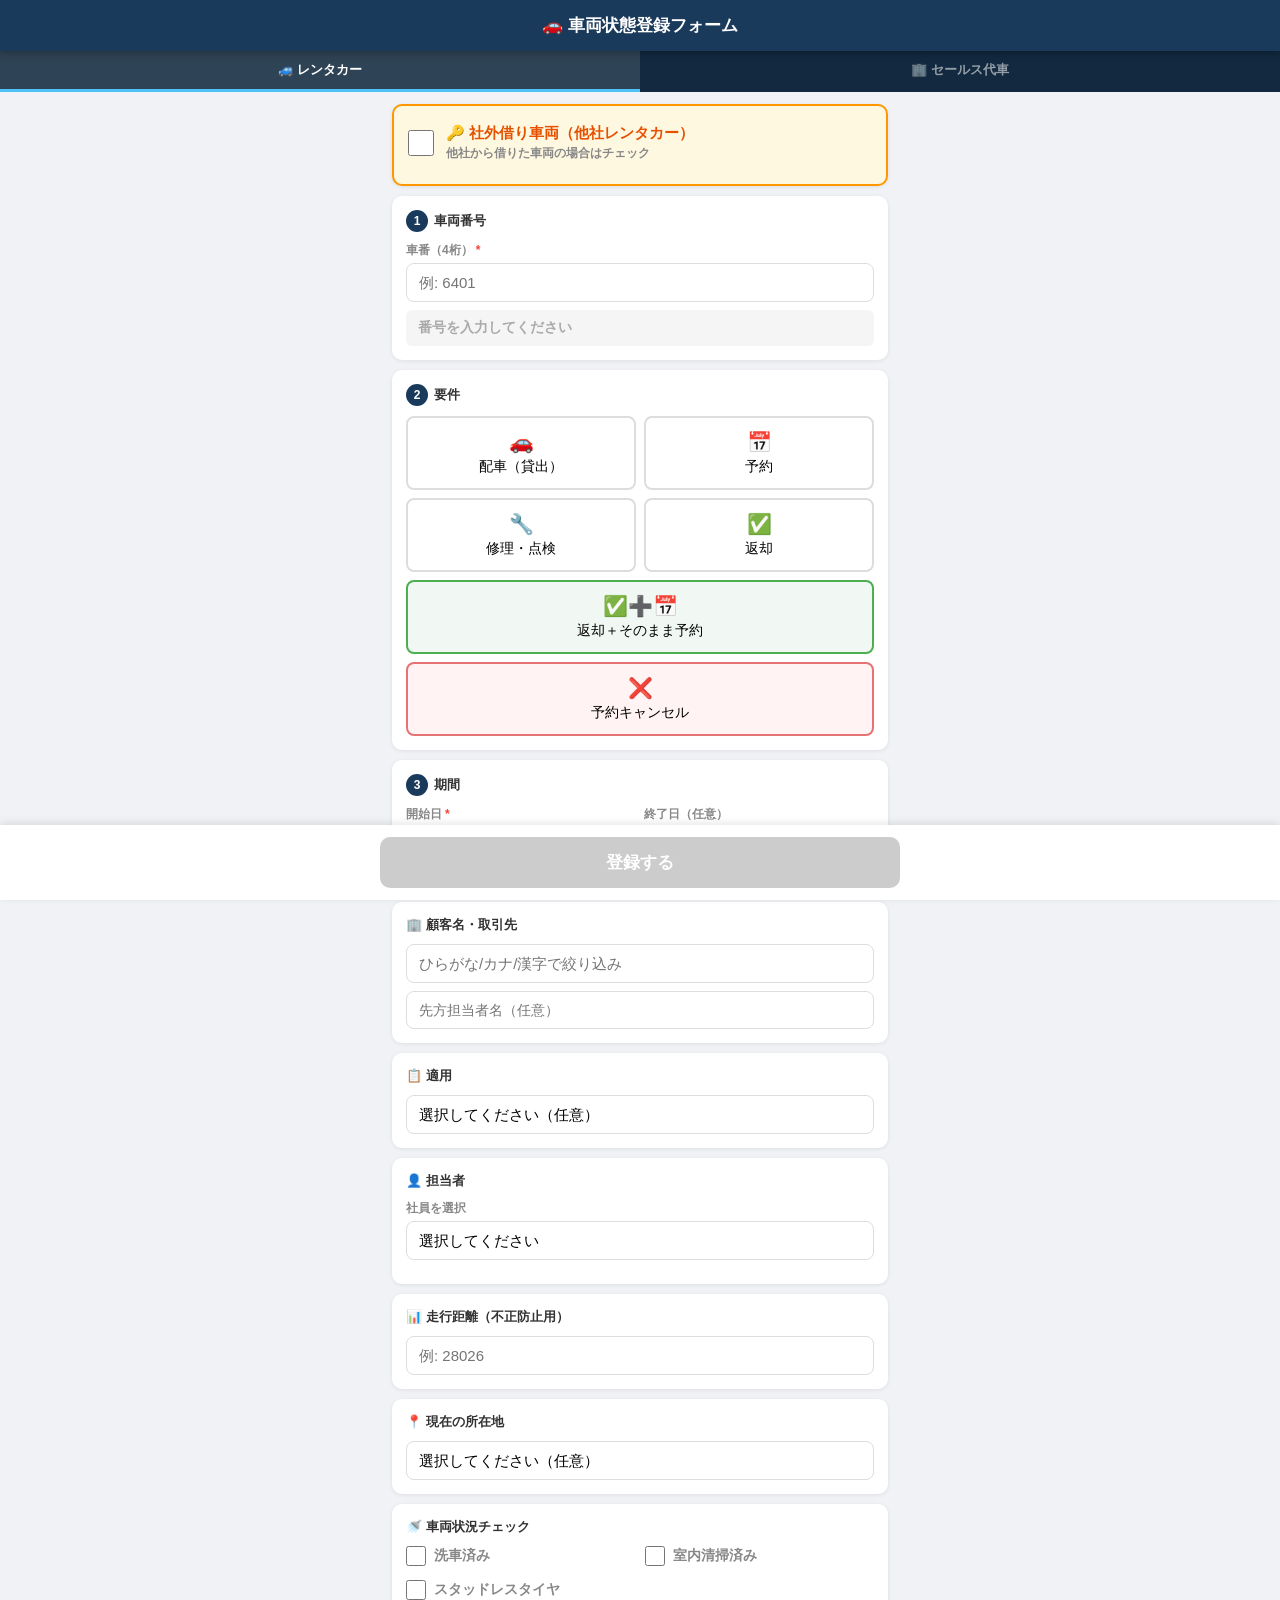
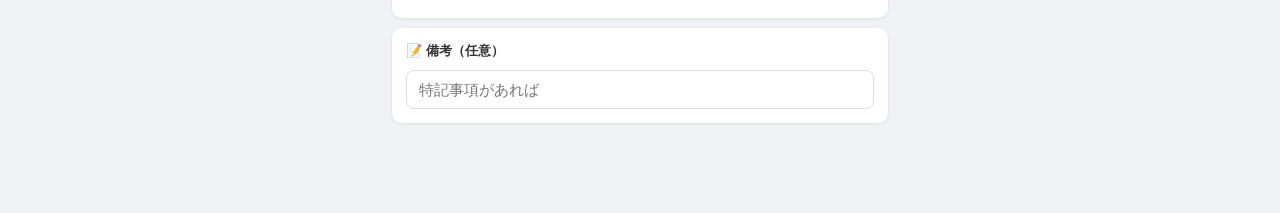
==== www/liff.html @ b1e1e0e3 "@ 入力フォームに「返却＋そのまま予約」を追加 返却してから予約を入れるまでの間に別の予約が入るのを避けたい、 という要望に対応。1回の送信で返却（在庫）と次の予約の2件を登録する。  - 要件に「返" ====
<!DOCTYPE html>
<html lang="ja">
<head>
<meta charset="UTF-8">
<meta name="viewport" content="width=device-width, initial-scale=1.0, maximum-scale=1.0, user-scalable=no">
<title>車両状態登録</title>
<style>
*{box-sizing:border-box;margin:0;padding:0}
body{font-family:'Meiryo',sans-serif;background:#f0f2f5;min-height:100vh}
.header{background:#1a3a5c;color:white;padding:14px 16px;text-align:center;position:sticky;top:0;z-index:10;box-shadow:0 2px 8px rgba(0,0,0,0.3)}
.header h1{font-size:17px;font-weight:bold}
.container{max-width:520px;margin:0 auto;padding:12px 12px 80px}
.section{background:white;border-radius:10px;padding:14px;margin-bottom:10px;box-shadow:0 1px 4px rgba(0,0,0,0.08)}
.section-num{display:inline-block;background:#1a3a5c;color:white;border-radius:50%;width:22px;height:22px;text-align:center;line-height:22px;font-size:12px;font-weight:bold;margin-right:6px}
.vehicle-note{margin-top:6px;padding:7px 10px;background:#FDECEA;border-left:3px solid #C0392B;
  border-radius:4px;font-size:13px;color:#8B2A1F;line-height:1.6;font-weight:bold}
.section-title{font-size:13px;font-weight:bold;color:#333;margin-bottom:10px;display:flex;align-items:center}
label{display:block;font-size:12px;color:#888;margin-bottom:4px;font-weight:bold}
input[type=text],input[type=number],input[type=date],select,textarea{
  width:100%;padding:10px 12px;border:1.5px solid #ddd;border-radius:8px;
  font-size:15px;font-family:inherit;background:#fff;appearance:none;-webkit-appearance:none;
  transition:border-color 0.2s}
input:focus,select:focus,textarea:focus{outline:none;border-color:#1a3a5c}
.vehicle-info{margin-top:8px;padding:8px 12px;background:#e8f4fd;border-radius:6px;font-size:14px;color:#1a3a5c;font-weight:bold;min-height:36px;display:flex;align-items:center}
.vehicle-info.error{background:#fdecea;color:#c62828}
.vehicle-info.empty{background:#f5f5f5;color:#aaa}
.date-row{display:grid;grid-template-columns:1fr 1fr;gap:8px}
.form-row{margin-bottom:10px}
.form-row:last-child{margin-bottom:0}
.required::after{content:'*';color:#f44336;margin-left:3px}
.action-grid{display:grid;grid-template-columns:1fr 1fr;gap:8px}
.action-btn{padding:12px 8px;border:2px solid #ddd;border-radius:8px;background:white;font-size:14px;cursor:pointer;text-align:center;transition:all 0.2s;font-family:inherit}
.action-btn.selected{border-color:#1a3a5c;background:#1a3a5c;color:white}
.action-btn .icon{font-size:20px;display:block;margin-bottom:4px}
.submit-wrap{position:fixed;bottom:0;left:0;right:0;background:white;padding:12px 16px;box-shadow:0 -2px 8px rgba(0,0,0,0.1)}
.btn-submit{width:100%;max-width:520px;display:block;margin:0 auto;padding:14px;background:#4CAF50;color:white;border:none;border-radius:10px;font-size:17px;font-weight:bold;cursor:pointer;transition:all 0.2s}
.btn-submit:disabled{background:#ccc;cursor:not-allowed}
.btn-submit:not(:disabled):active{background:#388E3C;transform:scale(0.98)}
.result{padding:12px;border-radius:8px;margin-top:10px;font-size:14px;text-align:center;display:none}
.result.success{background:#e8f5e9;color:#2e7d32;display:block}
.result.error{background:#fdecea;color:#c62828;display:block}
select option[value=""]{color:#aaa}
.hide{display:none!important}
.vehicle-select-wrap{margin-top:8px}
/* 部門切替 */
.dept-tabs{display:flex;background:#12293f}
.dept-tab{flex:1 1 0;text-align:center;padding:10px 4px;cursor:pointer;font-size:13px;font-weight:bold;
  color:rgba(255,255,255,0.55);border-bottom:3px solid transparent}
.dept-tab.active{color:#fff;background:rgba(255,255,255,0.12);border-bottom-color:#4FC3F7}
#deptTab-sales.active{border-bottom-color:#FFB74D}
body.dept-sales .header{background:#4a3410}
body.dept-sales .dept-tabs{background:#3a280c}
body.dept-sales .action-btn.selected{border-color:#4a3410;background:#4a3410}
</style>
</head>
<body>
<div class="header"><h1>🚗 車両状態登録フォーム</h1></div>
<div class="dept-tabs">
  <div class="dept-tab active" id="deptTab-rental" onclick="switchDept('rental')">🚙 レンタカー</div>
  <div class="dept-tab" id="deptTab-sales" onclick="switchDept('sales')">🏢 セールス代車</div>
</div>
<div class="container">

  <!-- 社外借り -->
  <div class="section" style="border:2px solid #FF9800;background:#FFF8E1;">
    <label style="display:flex;align-items:center;gap:12px;cursor:pointer;padding:4px 0;">
      <input type="checkbox" id="isRentalOther" style="width:26px;height:26px;accent-color:#FF9800;flex-shrink:0;">
      <div>
        <div style="font-size:15px;font-weight:bold;color:#E65100;">🔑 社外借り車両（他社レンタカー）</div>
        <div style="font-size:12px;color:#888;margin-top:2px;">他社から借りた車両の場合はチェック</div>
      </div>
    </label>
  </div>

  <!-- ① 車両番号 -->
  <div class="section">
    <div class="section-title"><span class="section-num">1</span>車両番号</div>
    <div class="form-row">
      <label class="required">車番（4桁）</label>
      <input type="number" id="vehicleNumber" placeholder="例: 6401" oninput="lookupVehicle()" inputmode="numeric" pattern="[0-9]*">
      <div class="vehicle-info empty" id="vehicleInfo">番号を入力してください</div>
      <div id="vehicleNote" class="vehicle-note hide"></div>
      <div class="vehicle-select-wrap hide" id="vehicleSelectWrap">
        <label style="margin-top:8px">同じ車番の車両が複数あります。選択してください：</label>
        <select id="vehicleSelect" onchange="selectVehicle()">
          <option value="">選択してください</option>
        </select>
      </div>
    </div>
  </div>

  <!-- ② 要件 -->
  <div class="section">
    <div class="section-title"><span class="section-num">2</span>要件</div>
    <div class="action-grid">
      <button class="action-btn" onclick="selectAction('配車')" id="btn-配車">
        <span class="icon">🚗</span>配車（貸出）
      </button>
      <button class="action-btn" onclick="selectAction('予約')" id="btn-予約">
        <span class="icon">📅</span>予約
      </button>
      <button class="action-btn" onclick="selectAction('修理')" id="btn-修理">
        <span class="icon">🔧</span>修理・点検
      </button>
      <button class="action-btn" onclick="selectAction('返却')" id="btn-返却">
        <span class="icon">✅</span>返却
      </button>
      <button class="action-btn" onclick="selectAction('返却予約')" id="btn-返却予約" style="grid-column:1/-1;background:#F1F8F4;border-color:#4CAF50;">
        <span class="icon">✅➕📅</span>返却＋そのまま予約
      </button>
      <button class="action-btn" onclick="selectAction('キャンセル')" id="btn-キャンセル" style="grid-column:1/-1;background:#fff3f3;border-color:#e57373;">
        <span class="icon">❌</span>予約キャンセル
      </button>
    </div>
  </div>

  <!-- キャンセル対象選択 -->
  <div class="section hide" id="cancelSection">
    <div class="section-title">🗑 取り消す予約を選択</div>
    <div id="cancelList" style="display:flex;flex-direction:column;gap:8px;"></div>
    <p id="cancelEmpty" class="hide" style="color:#888;font-size:13px;">先々の予約が見つかりません</p>
  </div>

  <!-- ③ 日付 -->
  <div class="section" id="dateSection">
    <div class="section-title"><span class="section-num">3</span>期間</div>
    <div class="date-row">
      <div class="form-row">
        <label class="required" id="dateLabel">開始日</label>
        <input type="date" id="startDate">
      </div>
      <div class="form-row" id="endDateWrap">
        <label>終了日（任意）</label>
        <input type="date" id="endDate">
      </div>
    </div>
  </div>

  <!-- 返却＋予約：続けて押さえる予約の期間 -->
  <div class="section hide" id="resvSection" style="border:2px solid #4CAF50;">
    <div class="section-title">📅 続けて押さえる予約</div>
    <div class="date-row">
      <div class="form-row">
        <label class="required">予約開始日</label>
        <input type="date" id="resvStartDate">
      </div>
      <div class="form-row">
        <label>予約終了日（任意）</label>
        <input type="date" id="resvEndDate">
      </div>
    </div>
    <div style="font-size:11px;color:#2E7D4F;margin-top:6px;line-height:1.6;">
      返却の登録と同時に予約も入ります。下の顧客名・適用・担当は予約の情報になります。
    </div>
  </div>

  <!-- 顧客名 -->
  <div class="section" id="clientSection">
    <div class="section-title">🏢 顧客名・取引先</div>
    <input type="text" id="client" placeholder="ひらがな/カナ/漢字で絞り込み"
           oninput="onLiffClientDebounce(this)" oncompositionend="onLiffClientDebounce(this)" onkeyup="onLiffClientDebounce(this)"
           autocomplete="off">
    <div id="liffClientSuggest" style="display:none;background:white;border:1px solid #ccc;border-radius:0 0 8px 8px;position:fixed;left:0;right:0;z-index:9999;box-shadow:0 4px 12px rgba(0,0,0,0.15);overflow-y:auto;"></div>
    <div style="margin-top:8px;">
      <input type="text" id="clientContact" placeholder="先方担当者名（任意）" autocomplete="off"
             style="font-size:14px;padding:10px 12px;border:1.5px solid #ddd;border-radius:8px;width:100%;">
    </div>
  </div>

  <!-- 適用 -->
  <div class="section" id="categorySection">
    <div class="section-title" id="categoryTitle">📋 適用</div>
    <select id="category">
      <option value="">選択してください（任意）</option>
      <option value="損保">損保</option>
      <option value="代車">代車</option>
      <option value="マンスリー">マンスリー</option>
      <option value="ほか">ほか</option>
    </select>
  </div>

  <!-- 担当 -->
  <div class="section" id="staffSection">
    <div class="section-title">👤 担当者</div>
    <div class="form-row">
      <label>社員を選択</label>
      <select id="staffSelect" onchange="staffChanged()">
        <option value="">選択してください</option>
        <optgroup label="京都">
          <option value="平田弘子">平田弘子</option>
          <option value="内田麻鈴">内田麻鈴</option>
          <option value="山本圭太">山本圭太</option>
          <option value="吉岡佑真">吉岡佑真</option>
          <option value="藤田頼人">藤田頼人</option>
          <option value="北川舞花">北川舞花</option>
        </optgroup>
        <optgroup label="滋賀">
          <option value="福田竜也">福田竜也</option>
          <option value="奥谷慎太郎">奥谷慎太郎</option>
          <option value="川上那歩">川上那歩</option>
          <option value="田中奈々実">田中奈々実</option>
        </optgroup>
        <option value="__other__">その他（直接入力）</option>
      </select>
    </div>
    <div class="form-row hide" id="staffInputWrap">
      <label>担当者名を入力</label>
      <input type="text" id="staffInput" placeholder="担当者名">
    </div>
  </div>

  <!-- 距離 -->
  <div class="section" id="mileageSection">
    <div class="section-title">📊 走行距離（不正防止用）</div>
    <input type="number" id="mileage" placeholder="例: 28026" inputmode="numeric">
  </div>

  <!-- 所在地 -->
  <div class="section">
    <div class="section-title">📍 現在の所在地</div>
    <select id="location">
      <option value="">選択してください（任意）</option>
      <option value="京都本社">京都本社</option>
      <option value="滋賀支店">滋賀支店</option>
      <option value="工場">工場</option>
      <option value="その他">その他</option>
    </select>
  </div>

  <!-- 車両状況チェック -->
  <div class="section">
    <div class="section-title">🚿 車両状況チェック</div>
    <div style="display:grid;grid-template-columns:1fr 1fr;gap:10px;margin-top:4px;">
      <label style="display:flex;align-items:center;gap:8px;font-size:14px;font-weight:bold;cursor:pointer;">
        <input type="checkbox" id="washed" style="width:20px;height:20px;accent-color:#1a3a5c;"> 洗車済み
      </label>
      <label style="display:flex;align-items:center;gap:8px;font-size:14px;font-weight:bold;cursor:pointer;">
        <input type="checkbox" id="interiorCleaned" style="width:20px;height:20px;accent-color:#1a3a5c;"> 室内清掃済み
      </label>
      <label style="display:flex;align-items:center;gap:8px;font-size:14px;font-weight:bold;cursor:pointer;">
        <input type="checkbox" id="studless" style="width:20px;height:20px;accent-color:#1a3a5c;"> スタッドレスタイヤ
      </label>
    </div>
  </div>

  <!-- 備考 -->
  <div class="section">
    <div class="section-title">📝 備考（任意）</div>
    <input type="text" id="notes" placeholder="特記事項があれば">
  </div>

  <div class="result" id="result"></div>
</div>

<div class="submit-wrap">
  <button class="btn-submit" id="submitBtn" onclick="submitForm()" disabled>
    登録する
  </button>
</div>

<script>
const API_BASE = '';
let selectedVehicleId = null;
let selectedVehicles  = [];
let selectedAction    = null;
let lookupTimer       = null;
let liffClientList    = [];

// ── 部門（事業部） ──
const DEPT_LABELS = { rental: 'レンタカー事業部', sales: 'セールス部門' };
const DEPT_DEFAULT = 'rental';
function initialDept() {
  const q = new URLSearchParams(location.search).get('dept');
  if (q && DEPT_LABELS[q]) return q;
  const saved = localStorage.getItem('fleetDept');
  return (saved && DEPT_LABELS[saved]) ? saved : DEPT_DEFAULT;
}
let currentDept = initialDept();

function applyDeptChrome() {
  document.body.classList.toggle('dept-sales', currentDept === 'sales');
  Object.keys(DEPT_LABELS).forEach(d => {
    const t = document.getElementById('deptTab-' + d);
    if (t) t.classList.toggle('active', d === currentDept);
  });
}

function switchDept(dept) {
  if (!DEPT_LABELS[dept] || dept === currentDept) return;
  currentDept = dept;
  localStorage.setItem('fleetDept', dept);
  applyDeptChrome();
  loadStaffOptions();
  loadCategoryOptions();
  // 部門が変わると車番の意味も変わるので選択をリセットする
  document.getElementById('vehicleNumber').value = '';
  lookupVehicle();
}

// 適用プルダウン：セールス部門は代車を出した理由を選ぶ
const SALES_CATEGORIES = ['車検', '点検', '一般修理', '新規新車', '乗り換え新車'];
let _rentalCategoryHTML = null;
function loadCategoryOptions() {
  const sel = document.getElementById('category');
  if (!sel) return;
  if (_rentalCategoryHTML === null) _rentalCategoryHTML = sel.innerHTML;
  const title = document.getElementById('categoryTitle');
  if (currentDept === 'rental') {
    sel.innerHTML = _rentalCategoryHTML;
    if (title) title.textContent = '📋 適用';
    return;
  }
  sel.innerHTML = '<option value="">選択してください（任意）</option>' +
    SALES_CATEGORIES.map(c => `<option value="${c}">${c}</option>`).join('');
  if (title) title.textContent = '📋 貸出理由';
}

// 担当者プルダウン：レンタカーは従来の固定リスト、セールスは社員マスタから取得
let _rentalStaffOptionsHTML = null;
async function loadStaffOptions() {
  const sel = document.getElementById('staffSelect');
  if (!sel) return;
  if (_rentalStaffOptionsHTML === null) _rentalStaffOptionsHTML = sel.innerHTML;
  if (currentDept === 'rental') {
    sel.innerHTML = _rentalStaffOptionsHTML;
    staffChanged();
    return;
  }
  sel.innerHTML = '<option value="">選択してください</option>';
  try {
    const list = await fetch(`${API_BASE}/api/liff/staff?dept=${currentDept}`).then(r => r.json());
    (Array.isArray(list) ? list : []).forEach(s => {
      const o = document.createElement('option');
      o.value = s.name; o.textContent = s.name;
      sel.appendChild(o);
    });
  } catch (e) { /* 取得失敗時は直接入力のみ */ }
  const other = document.createElement('option');
  other.value = '__other__'; other.textContent = 'その他（直接入力）';
  sel.appendChild(other);
  staffChanged();
}

// 取引先マスタ読み込み
fetch(API_BASE + '/api/liff/clients').then(r => r.json()).then(data => {
    liffClientList = Array.isArray(data) ? data : [];
}).catch(() => { liffClientList = []; });

function toSearchKeyL(s) {
    return (s||'').normalize('NFKC').replace(/[ァ-ヶ]/g, c => String.fromCharCode(c.charCodeAt(0) - 0x60)).toLowerCase();
}
let _liffClientTimer;
function onLiffClientDebounce(el) {
    clearTimeout(_liffClientTimer);
    _liffClientTimer = setTimeout(() => onLiffClientInput(el), 200);
}
function onLiffClientInput(el) {
    const val = el.value;
    const box = document.getElementById('liffClientSuggest');
    if (!val || !val.trim()) { box.style.display = 'none'; return; }
    const q = toSearchKeyL(val.trim());
    const raw = val.trim().toLowerCase();
    const filtered = liffClientList.filter(item => {
        const name = item.name || item;
        const reading = item.reading || '';
        return toSearchKeyL(name).includes(q) || toSearchKeyL(reading).includes(q) ||
               name.toLowerCase().includes(raw) || reading.toLowerCase().includes(raw);
    });
    if (filtered.length === 0) { box.style.display = 'none'; return; }
    const rect = el.getBoundingClientRect();
    box.style.left   = rect.left + 'px';
    box.style.width  = rect.width + 'px';
    box.style.top    = (rect.bottom + 2) + 'px';
    box.style.maxHeight = Math.min(220, window.innerHeight - rect.bottom - 10) + 'px';
    box.innerHTML = filtered.slice(0, 30).map(item => {
        const name = item.name || item;
        return `<div onclick="selectLiffClient(this)" data-name="${name.replace(/"/g,'&quot;')}"
              style="padding:10px 14px;cursor:pointer;font-size:14px;border-bottom:1px solid #f0f0f0;"
              ontouchstart="this.style.background='#e8f4ff'" ontouchend="this.style.background=''">${name}</div>`;
    }).join('');
    box.style.display = 'block';
}
function selectLiffClient(el) {
    document.getElementById('client').value = el.dataset.name;
    document.getElementById('liffClientSuggest').style.display = 'none';
    document.getElementById('clientContact').focus();
}
document.addEventListener('touchstart', e => {
    if (!e.target.closest('#client') && !e.target.closest('#liffClientSuggest'))
        document.getElementById('liffClientSuggest').style.display = 'none';
});

// 今日の日付をデフォルトに
document.getElementById('startDate').value = new Date().toLocaleDateString('sv-SE');

// 車番入力→車種検索
function lookupVehicle() {
  clearTimeout(lookupTimer);
  const num = document.getElementById('vehicleNumber').value.trim();
  const info = document.getElementById('vehicleInfo');
  const selWrap = document.getElementById('vehicleSelectWrap');
  selectedVehicleId = null;
  selectedVehicles  = [];
  updateSubmitBtn();

  if (!num || num.length < 1) {
    info.textContent = '番号を入力してください';
    info.className = 'vehicle-info empty';
    selWrap.classList.add('hide');
    return;
  }
  info.textContent = '検索中…';
  info.className = 'vehicle-info empty';

  lookupTimer = setTimeout(async () => {
    try {
      const res  = await fetch(`${API_BASE}/api/liff/vehicles?number=${encodeURIComponent(num)}&dept=${currentDept}`);
      const data = await res.json();
      if (data.length === 0) {
        info.textContent = `車番 ${num} は${DEPT_LABELS[currentDept]}に登録されていません`;
        info.className = 'vehicle-info error';
        selWrap.classList.add('hide');
        showVehicleNote(null);
      } else if (data.length === 1) {
        selectedVehicleId = data[0].id;
        info.textContent  = `${data[0].car_type}  ${data[0].full_number || ''}`;
        info.className    = 'vehicle-info';
        selWrap.classList.add('hide');
        applyVehicleFlags(data[0]);
      } else {
        // 複数台
        selectedVehicles = data;
        info.textContent  = `${data.length}台該当。下で選択してください`;
        info.className    = 'vehicle-info';
        const sel = document.getElementById('vehicleSelect');
        sel.innerHTML = '<option value="">選択してください</option>';
        data.forEach(v => {
          const o = document.createElement('option');
          o.value       = v.id;
          o.textContent = `${v.number} ${v.car_type} (${v.full_number || ''})`;
          sel.appendChild(o);
        });
        selWrap.classList.remove('hide');
      }
    } catch(e) {
      info.textContent = '通信エラー';
      info.className = 'vehicle-info error';
    }
    updateSubmitBtn();
  }, 400);
}

// 車両マスタの現在値をチェックボックスに反映する。
// スタッドレスは装着したままなので、選択のたびに現状を復元しないと
// 送信時に意図せず解除されてしまう。
function applyVehicleFlags(v) {
  document.getElementById('studless').checked       = !!v.studless;
  document.getElementById('isRentalOther').checked  = !!v.is_rental_other;
  showVehicleNote(v);
}

// 車両マスタに登録された備考（事故歴・整備予定など）を車番の下に出す
function showVehicleNote(v) {
  const el = document.getElementById('vehicleNote');
  const note = ((v && v.notes) || '').trim();
  if (note) {
    el.textContent = '📌 ' + note;
    el.classList.remove('hide');
  } else {
    el.textContent = '';
    el.classList.add('hide');
  }
}

function selectVehicle() {
  const sel = document.getElementById('vehicleSelect');
  selectedVehicleId = sel.value ? parseInt(sel.value) : null;
  const v = selectedVehicles.find(v => v.id == sel.value);
  if (v) {
    document.getElementById('vehicleInfo').textContent = `${v.car_type}  ${v.full_number || ''}`;
    applyVehicleFlags(v);
  }
  updateSubmitBtn();
}

// 要件選択
function selectAction(action) {
  selectedAction = action;
  document.querySelectorAll('.action-btn').forEach(b => b.classList.remove('selected'));
  document.getElementById('btn-' + action).classList.add('selected');
  updateSections();
  updateSubmitBtn();
}

function updateSections() {
  const a = selectedAction;
  const isCancel = a === 'キャンセル';
  // 返却＋予約は「返却の記録」と「次の予約」を1回で登録する
  const isReturnResv = a === '返却予約';
  const isReturnOnly = a === '返却';
  document.getElementById('resvSection').classList.toggle('hide', !isReturnResv);
  document.getElementById('dateLabel').textContent = (isReturnOnly || isReturnResv) ? '返却日' : '開始日';
  // キャンセル選択肢
  document.getElementById('cancelSection').classList.toggle('hide', !isCancel);
  if (isCancel) loadCancelList();
  // 日付
  document.getElementById('dateSection').classList.toggle('hide', isCancel);
  // 終了日
  document.getElementById('endDateWrap').classList.toggle('hide', isReturnOnly || isReturnResv || isCancel);
  // 顧客名（返却＋予約では予約側の情報として使う）
  document.getElementById('clientSection').classList.toggle('hide', a === '修理' || isReturnOnly || isCancel);
  // 適用
  document.getElementById('categorySection').classList.toggle('hide', a === '修理' || isReturnOnly || isCancel);
  // 担当
  document.getElementById('staffSection').classList.toggle('hide', isCancel);
  // 距離
  document.getElementById('mileageSection').classList.toggle('hide', a === '予約' || a === '修理' || isCancel);
}

// 担当選択
function staffChanged() {
  const sel = document.getElementById('staffSelect').value;
  const wrap = document.getElementById('staffInputWrap');
  wrap.classList.toggle('hide', sel !== '__other__');
}

function getStaff() {
  const sel = document.getElementById('staffSelect').value;
  if (sel === '__other__') return document.getElementById('staffInput').value.trim();
  return sel;
}

let selectedCancelEventId = null;

// キャンセル対象の予約一覧を読み込む
async function loadCancelList() {
  selectedCancelEventId = null;
  const list = document.getElementById('cancelList');
  const empty = document.getElementById('cancelEmpty');
  list.innerHTML = '<p style="color:#888;font-size:13px;">読み込み中…</p>';
  empty.classList.add('hide');
  if (!selectedVehicleId) { list.innerHTML = ''; return; }
  try {
    const res = await fetch(`${API_BASE}/api/liff/events?vehicle_id=${selectedVehicleId}`);
    const evs = await res.json();
    list.innerHTML = '';
    if (!evs.length) { empty.classList.remove('hide'); updateSubmitBtn(); return; }
    evs.forEach(ev => {
      const d = document.createElement('div');
      d.style.cssText = 'padding:10px 14px;border:2px solid #ddd;border-radius:8px;cursor:pointer;font-size:13px;';
      d.innerHTML = `<strong>${ev.status}</strong> ${ev.start_date||''}${ev.end_date ? '〜'+ev.end_date : '〜'}<br>
        <span style="color:#555;">${ev.client||''} ${ev.staff||''}</span>`;
      d.onclick = () => {
        list.querySelectorAll('div').forEach(x => x.style.borderColor = '#ddd');
        d.style.borderColor = '#e53935';
        selectedCancelEventId = ev.id;
        updateSubmitBtn();
      };
      list.appendChild(d);
    });
  } catch(e) { list.innerHTML = '<p style="color:red;font-size:13px;">読み込みエラー</p>'; }
  updateSubmitBtn();
}

// 送信ボタン活性チェック
function updateSubmitBtn() {
  const isCancel = selectedAction === 'キャンセル';
  const ok = isCancel ? (selectedVehicleId && selectedCancelEventId) : (selectedVehicleId && selectedAction);
  const btn = document.getElementById('submitBtn');
  btn.disabled = !ok;
  btn.textContent = isCancel ? '取り消す' : '登録する';
  btn.style.background = isCancel ? '#e53935' : '';
}

// 送信
async function submitForm() {
  if (selectedAction === 'キャンセル') { await cancelEvent(); return; }
  const btn = document.getElementById('submitBtn');
  btn.disabled  = true;
  btn.textContent = '送信中…';
  const result = document.getElementById('result');
  result.className = 'result';
  result.style.display = 'none';

  const payload = {
    key:              '3155',
    vehicle_id:       selectedVehicleId,
    action:           selectedAction,
    start_date:       document.getElementById('startDate').value || null,
    end_date:         document.getElementById('endDate').value   || null,
    client:           document.getElementById('client').value.trim(),
    client_contact:   document.getElementById('clientContact').value.trim(),
    category:         document.getElementById('category').value,
    staff:            getStaff(),
    mileage:          document.getElementById('mileage').value.trim(),
    notes:            document.getElementById('notes').value.trim(),
    location:         document.getElementById('location').value,
    washed:           document.getElementById('washed').checked,
    interior_cleaned: document.getElementById('interiorCleaned').checked,
    studless:         document.getElementById('studless').checked,
    is_rental_other:  document.getElementById('isRentalOther').checked,
    resv_start_date:  document.getElementById('resvStartDate').value || null,
    resv_end_date:    document.getElementById('resvEndDate').value   || null,
  };

  if (selectedAction === '返却予約' && !payload.resv_start_date) {
    result.className = 'result error';
    result.textContent = '予約の開始日を入力してください';
    result.style.display = 'block';
    btn.disabled = false;
    btn.textContent = '登録する';
    return;
  }

  try {
    const res  = await fetch(`${API_BASE}/api/liff/submit`, {
      method:  'POST',
      headers: {'Content-Type': 'application/json'},
      body:    JSON.stringify(payload),
    });
    const data = await res.json();
    if (res.ok && data.ok) {
      result.className   = 'result success';
      result.textContent = data.message || '登録しました';
      result.style.display = 'block';
      result.style.whiteSpace = 'pre-wrap';
      btn.textContent = '登録完了 ✅';
      btn.style.background = '#4CAF50';
      // フォームリセット（3秒後）
      setTimeout(() => {
        resetForm();
        btn.textContent = '登録する';
        btn.disabled = true;
      }, 3000);
    } else {
      throw new Error(data.error || '登録に失敗しました');
    }
  } catch(e) {
    result.className   = 'result error';
    result.textContent = '❌ エラー: ' + e.message;
    result.style.display = 'block';
    btn.disabled  = false;
    btn.textContent = '登録する';
  }
}

function resetForm() {
  document.getElementById('vehicleNumber').value = '';
  document.getElementById('vehicleInfo').textContent = '番号を入力してください';
  document.getElementById('vehicleInfo').className = 'vehicle-info empty';
  showVehicleNote(null);
  document.getElementById('vehicleSelectWrap').classList.add('hide');
  document.getElementById('client').value  = '';
  document.getElementById('category').value = '';
  document.getElementById('staffSelect').value = '';
  document.getElementById('staffInput').value = '';
  document.getElementById('staffInputWrap').classList.add('hide');
  document.getElementById('mileage').value = '';
  document.getElementById('notes').value   = '';
  document.getElementById('endDate').value = '';
  document.getElementById('resvStartDate').value = '';
  document.getElementById('resvEndDate').value = '';
  document.getElementById('location').value = '';
  document.getElementById('washed').checked = false;
  document.getElementById('interiorCleaned').checked = false;
  document.getElementById('studless').checked = false;
  document.getElementById('isRentalOther').checked = false;
  document.getElementById('startDate').value = new Date().toLocaleDateString('sv-SE');
  document.getElementById('result').style.display = 'none';
  document.querySelectorAll('.action-btn').forEach(b => b.classList.remove('selected'));
  selectedVehicleId = null;
  selectedAction    = null;
  selectedCancelEventId = null;
  updateSections();
}

// キャンセル実行
async function cancelEvent() {
  const btn = document.getElementById('submitBtn');
  btn.disabled = true;
  btn.textContent = '取り消し中…';
  const result = document.getElementById('result');
  result.style.display = 'none';
  try {
    const res = await fetch(`${API_BASE}/api/liff/cancel`, {
      method: 'POST',
      headers: {'Content-Type': 'application/json'},
      body: JSON.stringify({ key: '3155', event_id: selectedCancelEventId }),
    });
    const data = await res.json();
    if (res.ok && data.ok) {
      result.className = 'result success';
      result.textContent = '✅ 予約を取り消しました';
      result.style.display = 'block';
      btn.textContent = '取り消し完了 ✅';
      btn.style.background = '#4CAF50';
      setTimeout(() => { resetForm(); btn.textContent = '登録する'; btn.style.background = ''; btn.disabled = true; }, 3000);
    } else {
      throw new Error(data.error || '取り消しに失敗しました');
    }
  } catch(e) {
    result.className = 'result error';
    result.textContent = '❌ エラー: ' + e.message;
    result.style.display = 'block';
    btn.disabled = false;
    btn.textContent = '取り消す';
  }
}

// 初期化：部門の反映＋URLパラメータから車番を自動入力
(function() {
  applyDeptChrome();
  loadStaffOptions();
  loadCategoryOptions();
  const params = new URLSearchParams(window.location.search);
  const vnum = params.get('vehicle');
  if (vnum) {
    const el = document.getElementById('vehicleNumber');
    if (el) { el.value = vnum; lookupVehicle(); }
  }
})();
</script>
</body>
</html>
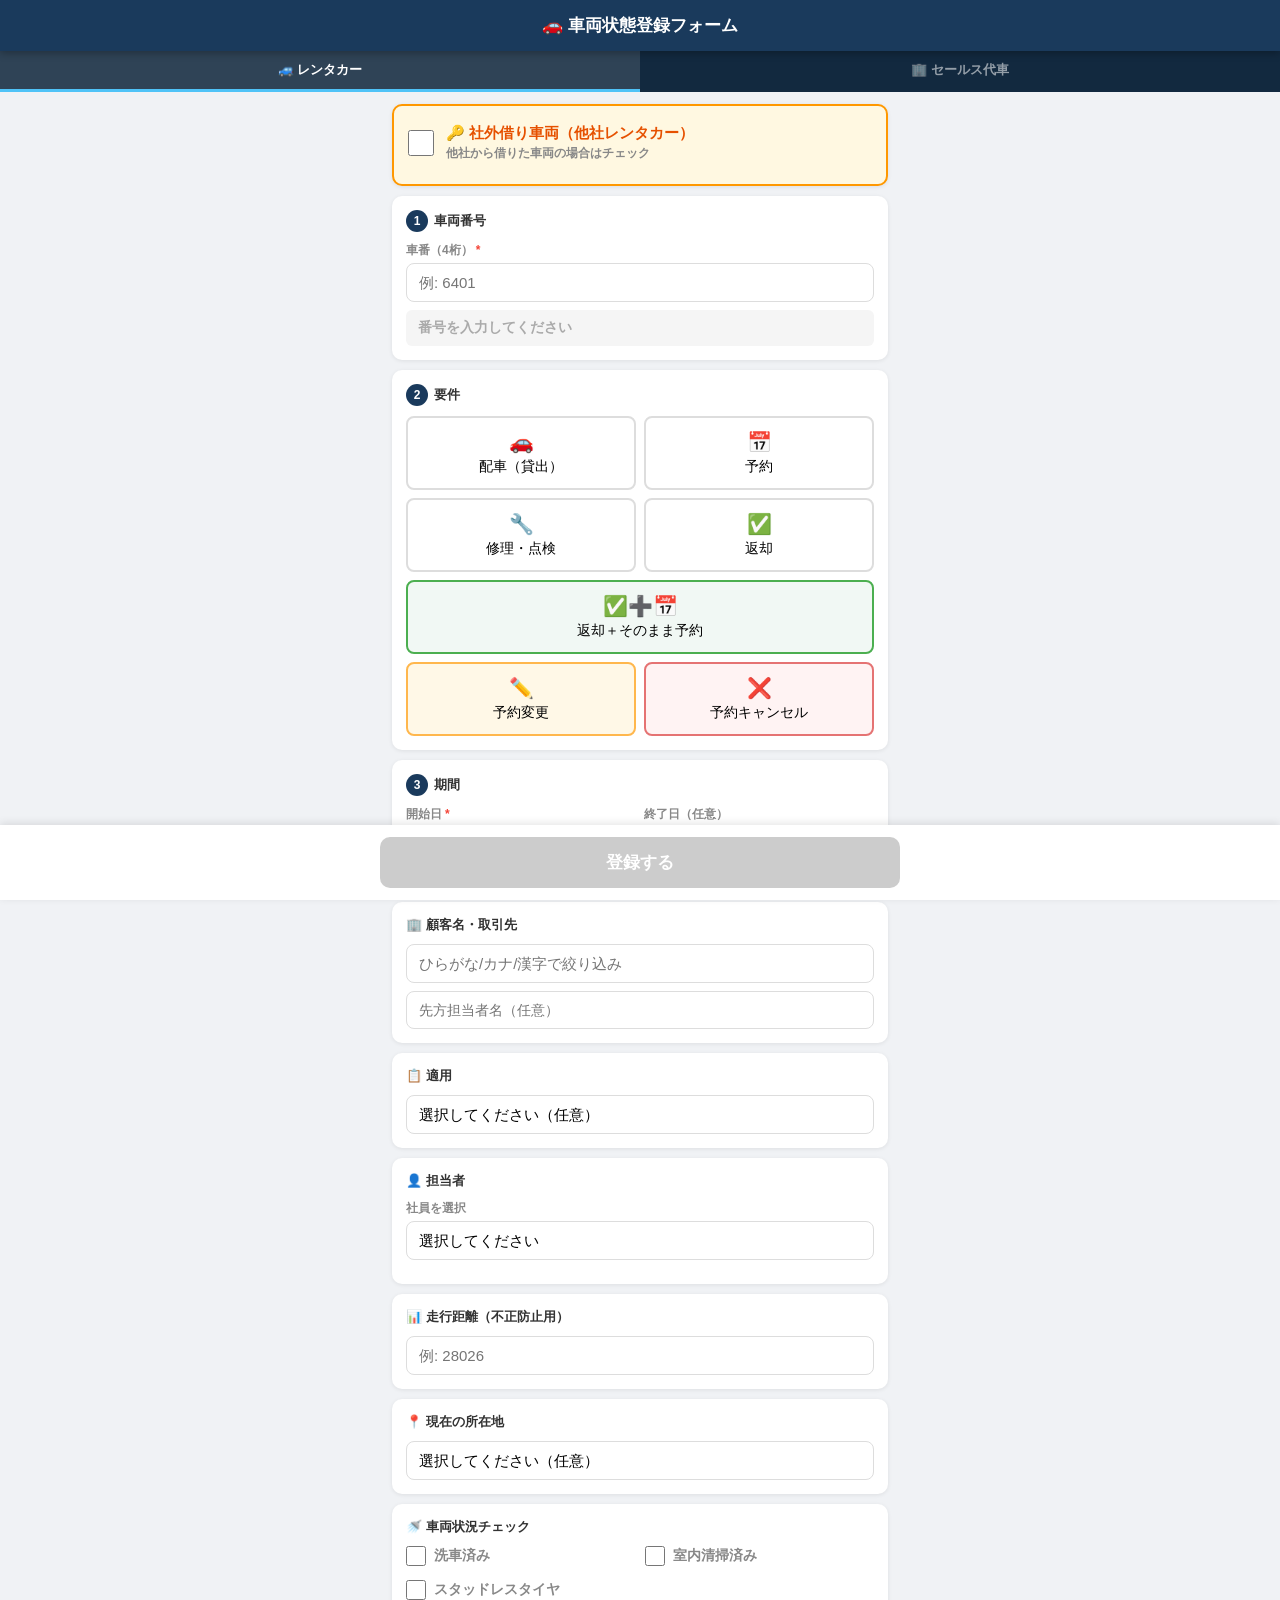
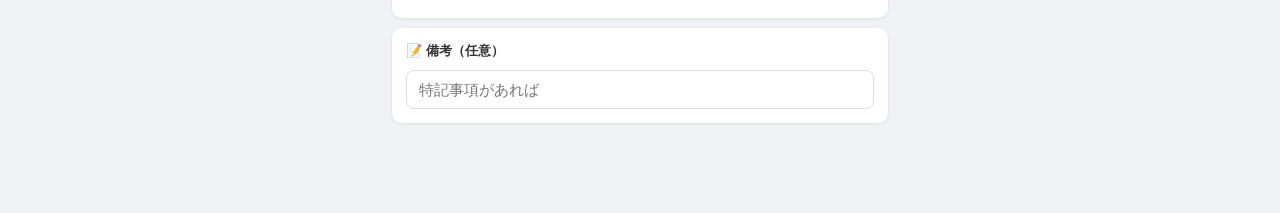
==== commit 681fb2e3: "トライアルのフィードバック対応（7件） ① 朝一ラインに先の予約を載せる    在庫車に「◯/◯まで貸出可」を付け、支店ごとに14日以内の予約一覧を追加。 ② 朝一ラインを所在地基準に変更    担当" ====
--- a/www/liff.html
+++ b/www/liff.html
@@ -64,12 +64,19 @@
   <!-- 社外借り -->
   <div class="section" style="border:2px solid #FF9800;background:#FFF8E1;">
     <label style="display:flex;align-items:center;gap:12px;cursor:pointer;padding:4px 0;">
-      <input type="checkbox" id="isRentalOther" style="width:26px;height:26px;accent-color:#FF9800;flex-shrink:0;">
+      <input type="checkbox" id="isRentalOther" onchange="onRentalOtherToggle()" style="width:26px;height:26px;accent-color:#FF9800;flex-shrink:0;">
       <div>
         <div style="font-size:15px;font-weight:bold;color:#E65100;">🔑 社外借り車両（他社レンタカー）</div>
         <div style="font-size:12px;color:#888;margin-top:2px;">他社から借りた車両の場合はチェック</div>
       </div>
     </label>
+    <div id="rentalOtherWrap" class="hide" style="margin-top:10px;">
+      <input type="text" id="otherCarType" placeholder="車種（例: ﾉｰﾄ）"
+             style="width:100%;padding:10px;border:1px solid #ddd;border-radius:6px;font-size:15px;">
+      <div style="font-size:11px;color:#E65100;margin-top:6px;line-height:1.6;">
+        マスタに無い車番でも登録できます。返却するとこの車両の記録は消えます。
+      </div>
+    </div>
   </div>
 
   <!-- ① 車両番号 -->
@@ -108,15 +115,18 @@
       <button class="action-btn" onclick="selectAction('返却予約')" id="btn-返却予約" style="grid-column:1/-1;background:#F1F8F4;border-color:#4CAF50;">
         <span class="icon">✅➕📅</span>返却＋そのまま予約
       </button>
-      <button class="action-btn" onclick="selectAction('キャンセル')" id="btn-キャンセル" style="grid-column:1/-1;background:#fff3f3;border-color:#e57373;">
+      <button class="action-btn" onclick="selectAction('予約変更')" id="btn-予約変更" style="background:#FFF8E7;border-color:#FFB74D;">
+        <span class="icon">✏️</span>予約変更
+      </button>
+      <button class="action-btn" onclick="selectAction('キャンセル')" id="btn-キャンセル" style="background:#fff3f3;border-color:#e57373;">
         <span class="icon">❌</span>予約キャンセル
       </button>
     </div>
   </div>
 
-  <!-- キャンセル対象選択 -->
+  <!-- 予約変更・キャンセルの対象選択 -->
   <div class="section hide" id="cancelSection">
-    <div class="section-title">🗑 取り消す予約を選択</div>
+    <div class="section-title" id="cancelTitle">🗑 取り消す予約を選択</div>
     <div id="cancelList" style="display:flex;flex-direction:column;gap:8px;"></div>
     <p id="cancelEmpty" class="hide" style="color:#888;font-size:13px;">先々の予約が見つかりません</p>
   </div>
@@ -141,7 +151,7 @@
     <div class="section-title">📅 続けて押さえる予約</div>
     <div class="date-row">
       <div class="form-row">
-        <label class="required">予約開始日</label>
+        <label id="resvStartLabel">予約開始日</label>
         <input type="date" id="resvStartDate">
       </div>
       <div class="form-row">
@@ -150,7 +160,8 @@
       </div>
     </div>
     <div style="font-size:11px;color:#2E7D4F;margin-top:6px;line-height:1.6;">
-      返却の登録と同時に予約も入ります。下の顧客名・適用・担当は予約の情報になります。
+      返却の登録と同時に予約も入ります。下の顧客名・適用・担当は予約の情報になります。<br>
+      日程が未定なら空のままでかまいません。「日程調整中」として登録され、あとから「予約変更」で確定できます。
     </div>
   </div>
 
@@ -216,7 +227,7 @@
   </div>
 
   <!-- 所在地 -->
-  <div class="section">
+  <div class="section" id="locationSection">
     <div class="section-title">📍 現在の所在地</div>
     <select id="location">
       <option value="">選択してください（任意）</option>
@@ -417,8 +428,11 @@
       const res  = await fetch(`${API_BASE}/api/liff/vehicles?number=${encodeURIComponent(num)}&dept=${currentDept}`);
       const data = await res.json();
       if (data.length === 0) {
-        info.textContent = `車番 ${num} は${DEPT_LABELS[currentDept]}に登録されていません`;
-        info.className = 'vehicle-info error';
+        const other = document.getElementById('isRentalOther').checked;
+        info.textContent = other
+          ? `他社借り車両として登録します（車番 ${num}）`
+          : `車番 ${num} は${DEPT_LABELS[currentDept]}に登録されていません`;
+        info.className = other ? 'vehicle-info' : 'vehicle-info error';
         selWrap.classList.add('hide');
         showVehicleNote(null);
       } else if (data.length === 1) {
@@ -494,7 +508,11 @@
 
 function updateSections() {
   const a = selectedAction;
-  const isCancel = a === 'キャンセル';
+  const isChange = a === '予約変更';
+  // 予約変更もキャンセルと同じく「対象の予約を選ぶ」画面を使う
+  const isCancel = a === 'キャンセル' || isChange;
+  document.getElementById('cancelTitle').textContent =
+    isChange ? '✏️ 変更する予約を選択' : '🗑 取り消す予約を選択';
   // 返却＋予約は「返却の記録」と「次の予約」を1回で登録する
   const isReturnResv = a === '返却予約';
   const isReturnOnly = a === '返却';
@@ -503,18 +521,29 @@
   // キャンセル選択肢
   document.getElementById('cancelSection').classList.toggle('hide', !isCancel);
   if (isCancel) loadCancelList();
-  // 日付
-  document.getElementById('dateSection').classList.toggle('hide', isCancel);
+  // 配車は届けに行く操作なので、今どこにあるかは聞かない
+  document.getElementById('locationSection').classList.toggle('hide',
+    a === '配車' || a === 'キャンセル');
+  // 日付（予約変更では新しい日程を入れてもらう）
+  document.getElementById('dateSection').classList.toggle('hide', isCancel && !isChange);
   // 終了日
-  document.getElementById('endDateWrap').classList.toggle('hide', isReturnOnly || isReturnResv || isCancel);
-  // 顧客名（返却＋予約では予約側の情報として使う）
-  document.getElementById('clientSection').classList.toggle('hide', a === '修理' || isReturnOnly || isCancel);
+  document.getElementById('endDateWrap').classList.toggle('hide',
+    isReturnOnly || isReturnResv || (isCancel && !isChange));
+  // 顧客名（返却＋予約では予約側、予約変更では配車先の変更に使う）
+  document.getElementById('clientSection').classList.toggle('hide',
+    a === '修理' || isReturnOnly || (isCancel && !isChange));
   // 適用
-  document.getElementById('categorySection').classList.toggle('hide', a === '修理' || isReturnOnly || isCancel);
+  document.getElementById('categorySection').classList.toggle('hide',
+    a === '修理' || isReturnOnly || (isCancel && !isChange));
   // 担当
-  document.getElementById('staffSection').classList.toggle('hide', isCancel);
+  document.getElementById('staffSection').classList.toggle('hide', isCancel && !isChange);
   // 距離
-  document.getElementById('mileageSection').classList.toggle('hide', a === '予約' || a === '修理' || isCancel);
+  document.getElementById('mileageSection').classList.toggle('hide',
+    a === '予約' || a === '修理' || isCancel);
+  // 予約変更では開始日を空にできる（日程未定のまま置ける）
+  document.getElementById('dateLabel').textContent =
+    isChange ? '予約開始日（未定なら空欄）' :
+    ((isReturnOnly || isReturnResv) ? '返却日' : '開始日');
 }
 
 // 担当選択
@@ -548,12 +577,15 @@
     evs.forEach(ev => {
       const d = document.createElement('div');
       d.style.cssText = 'padding:10px 14px;border:2px solid #ddd;border-radius:8px;cursor:pointer;font-size:13px;';
-      d.innerHTML = `<strong>${ev.status}</strong> ${ev.start_date||''}${ev.end_date ? '〜'+ev.end_date : '〜'}<br>
+      const period = ev.tentative ? '日程調整中'
+                   : `${ev.start_date||''}${ev.end_date ? '〜'+ev.end_date : '〜'}`;
+      d.innerHTML = `<strong>${ev.status}</strong> ${period}<br>
         <span style="color:#555;">${ev.client||''} ${ev.staff||''}</span>`;
       d.onclick = () => {
         list.querySelectorAll('div').forEach(x => x.style.borderColor = '#ddd');
-        d.style.borderColor = '#e53935';
+        d.style.borderColor = selectedAction === '予約変更' ? '#FB8C00' : '#e53935';
         selectedCancelEventId = ev.id;
+        if (selectedAction === '予約変更') fillFromEvent(ev);
         updateSubmitBtn();
       };
       list.appendChild(d);
@@ -562,14 +594,80 @@
   updateSubmitBtn();
 }
 
+// 選んだ予約の内容をフォームに読み込む（予約変更用）
+function fillFromEvent(ev) {
+  document.getElementById('startDate').value = ev.tentative ? '' : (ev.start_date || '');
+  document.getElementById('endDate').value   = ev.end_date || '';
+  document.getElementById('client').value    = ev.client || '';
+  document.getElementById('clientContact').value = ev.client_contact || '';
+  if (ev.category) document.getElementById('category').value = ev.category;
+  setStaff(ev.staff || '');
+}
+
+// 担当プルダウンに無い名前は「その他」に入れる
+function setStaff(name) {
+  const sel = document.getElementById('staffSelect');
+  const has = [...sel.options].some(o => o.value === name);
+  if (name && has) {
+    sel.value = name;
+  } else if (name) {
+    sel.value = '__other__';
+    document.getElementById('staffInput').value = name;
+  } else {
+    sel.value = '';
+  }
+  staffChanged();
+}
+
+// 登録後にLINEの画面へ戻す。LIFFとして開かれていれば閉じられる。
+// 閉じられない環境では false を返し、呼び出し側でフォームを初期化する。
+function closeToLine() {
+  try {
+    if (window.liff && liff.isInClient && liff.isInClient()) {
+      liff.closeWindow();
+      return true;
+    }
+  } catch (e) { /* LIFF未初期化 */ }
+  return false;
+}
+
+// LIFF IDが設定されていればSDKを初期化する（未設定なら従来どおり動く）
+(async function initLiff() {
+  try {
+    const cfg = await fetch(`${API_BASE}/api/liff/config`).then(r => r.json());
+    if (!cfg.liff_id) return;
+    await new Promise((ok, ng) => {
+      const t = document.createElement('script');
+      t.src = 'https://static.line-scdn.net/liff/edge/2/sdk.js';
+      t.onload = ok; t.onerror = ng;
+      document.head.appendChild(t);
+    });
+    await liff.init({ liffId: cfg.liff_id });
+  } catch (e) { console.warn('[liff] init skipped:', e); }
+})();
+
 // 送信ボタン活性チェック
 function updateSubmitBtn() {
   const isCancel = selectedAction === 'キャンセル';
-  const ok = isCancel ? (selectedVehicleId && selectedCancelEventId) : (selectedVehicleId && selectedAction);
+  const isChange = selectedAction === '予約変更';
+  const other    = document.getElementById('isRentalOther').checked;
+  // 他社借りはマスタに無い車番でも登録できるので、車番が入っていればよい
+  const hasVehicle = selectedVehicleId ||
+    (other && document.getElementById('vehicleNumber').value.trim());
+  const ok = (isCancel || isChange)
+    ? (selectedVehicleId && selectedCancelEventId)
+    : (hasVehicle && selectedAction);
   const btn = document.getElementById('submitBtn');
   btn.disabled = !ok;
-  btn.textContent = isCancel ? '取り消す' : '登録する';
-  btn.style.background = isCancel ? '#e53935' : '';
+  btn.textContent = isCancel ? '取り消す' : (isChange ? '変更する' : '登録する');
+  btn.style.background = isCancel ? '#e53935' : (isChange ? '#FB8C00' : '');
+}
+
+// 他社借りチェックの切り替え
+function onRentalOtherToggle() {
+  const on = document.getElementById('isRentalOther').checked;
+  document.getElementById('rentalOtherWrap').classList.toggle('hide', !on);
+  updateSubmitBtn();
 }
 
 // 送信
@@ -601,16 +699,11 @@
     is_rental_other:  document.getElementById('isRentalOther').checked,
     resv_start_date:  document.getElementById('resvStartDate').value || null,
     resv_end_date:    document.getElementById('resvEndDate').value   || null,
+    dept:             currentDept,
+    vehicle_number:   document.getElementById('vehicleNumber').value.trim(),
+    car_type:         document.getElementById('otherCarType').value.trim(),
+    event_id:         selectedCancelEventId,
   };
-
-  if (selectedAction === '返却予約' && !payload.resv_start_date) {
-    result.className = 'result error';
-    result.textContent = '予約の開始日を入力してください';
-    result.style.display = 'block';
-    btn.disabled = false;
-    btn.textContent = '登録する';
-    return;
-  }
 
   try {
     const res  = await fetch(`${API_BASE}/api/liff/submit`, {
@@ -626,12 +719,14 @@
       result.style.whiteSpace = 'pre-wrap';
       btn.textContent = '登録完了 ✅';
       btn.style.background = '#4CAF50';
-      // フォームリセット（3秒後）
+      // 登録できたらLINEの画面に戻す（戻せない環境ではフォームを初期化）
       setTimeout(() => {
-        resetForm();
-        btn.textContent = '登録する';
-        btn.disabled = true;
-      }, 3000);
+        if (!closeToLine()) {
+          resetForm();
+          btn.textContent = '登録する';
+          btn.disabled = true;
+        }
+      }, 1500);
     } else {
       throw new Error(data.error || '登録に失敗しました');
     }
@@ -660,6 +755,8 @@
   document.getElementById('endDate').value = '';
   document.getElementById('resvStartDate').value = '';
   document.getElementById('resvEndDate').value = '';
+  document.getElementById('otherCarType').value = '';
+  document.getElementById('rentalOtherWrap').classList.add('hide');
   document.getElementById('location').value = '';
   document.getElementById('washed').checked = false;
   document.getElementById('interiorCleaned').checked = false;
@@ -694,7 +791,11 @@
       result.style.display = 'block';
       btn.textContent = '取り消し完了 ✅';
       btn.style.background = '#4CAF50';
-      setTimeout(() => { resetForm(); btn.textContent = '登録する'; btn.style.background = ''; btn.disabled = true; }, 3000);
+      setTimeout(() => {
+        if (!closeToLine()) {
+          resetForm(); btn.textContent = '登録する'; btn.style.background = ''; btn.disabled = true;
+        }
+      }, 1500);
     } else {
       throw new Error(data.error || '取り消しに失敗しました');
     }
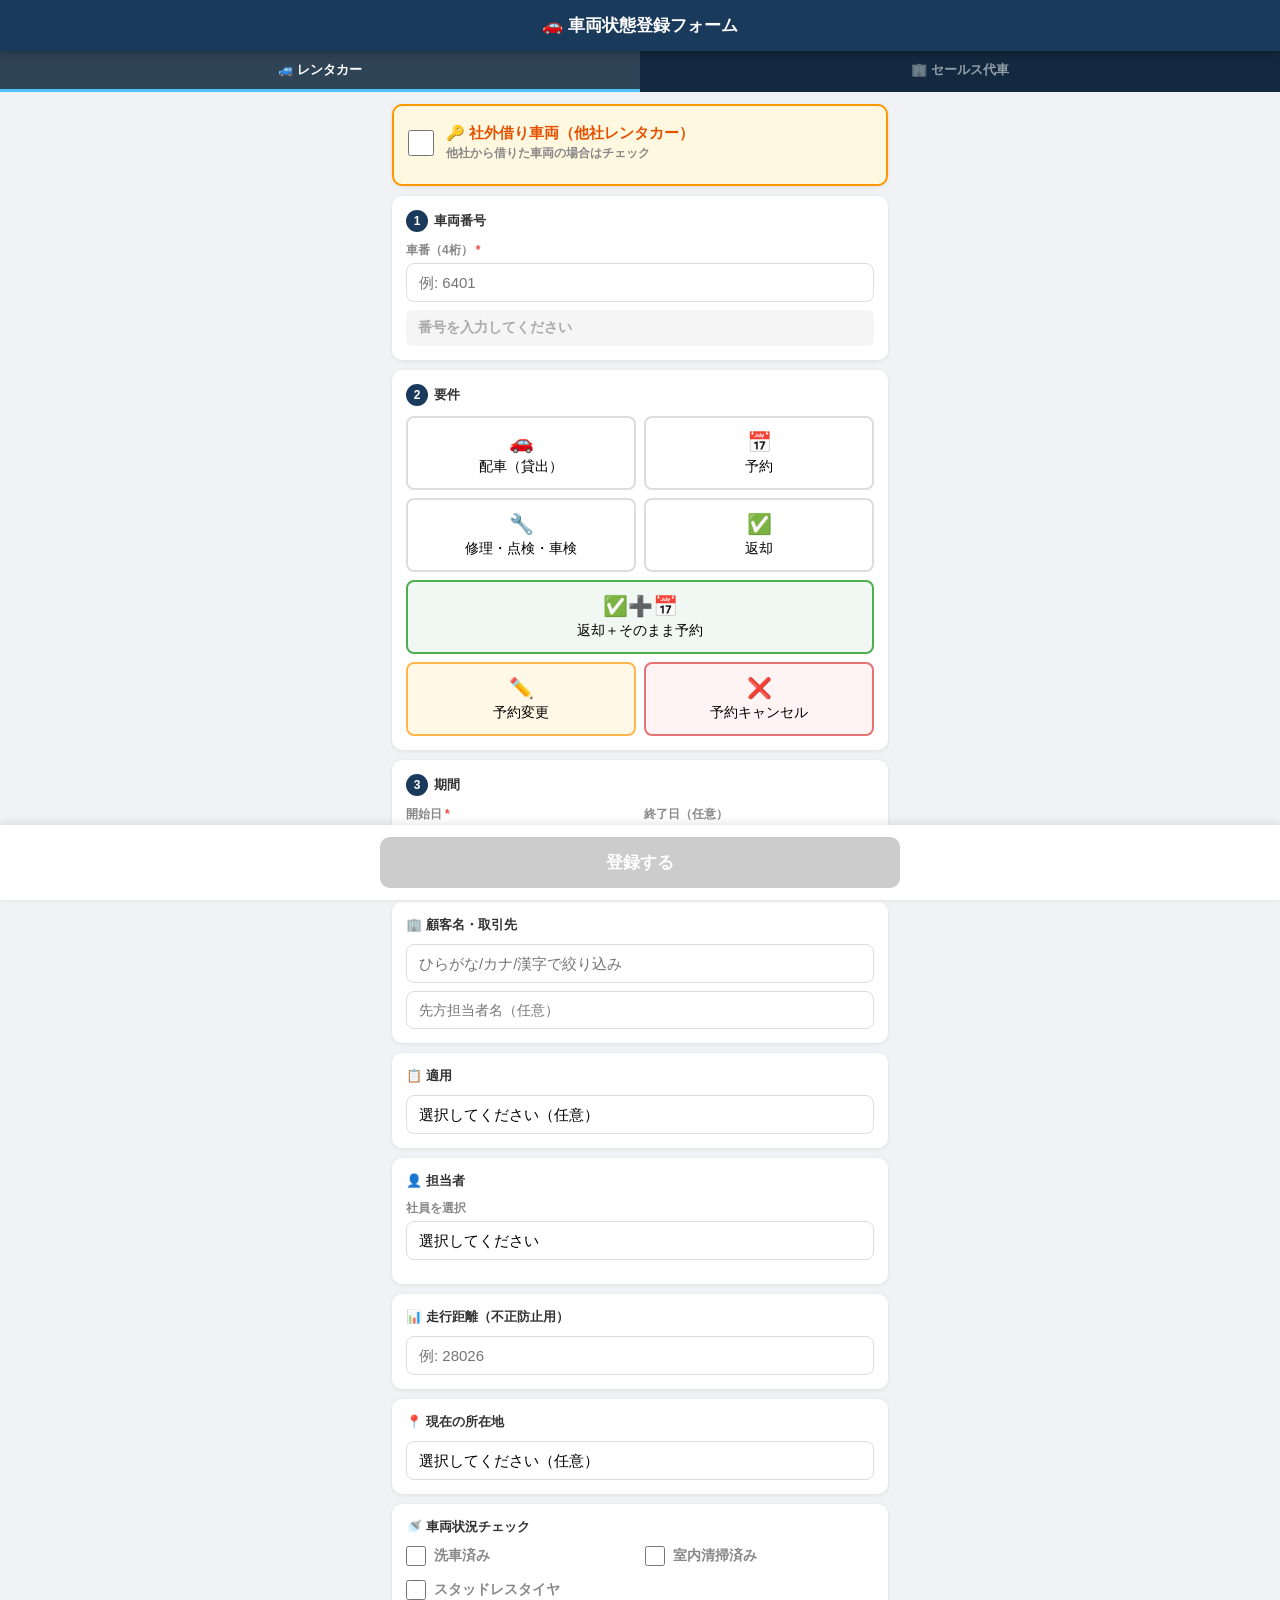
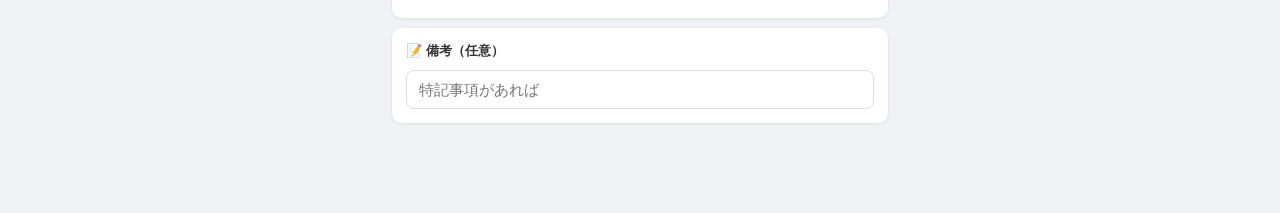
==== commit 381813e1: "点検・車検が修理として記録される不具合と、状態未登録の重複表示を修正 森島さんの指摘2件。  ・入力フォームの「修理・点検」がどれを選んでも修理中として登録されていた。   修理／点検／車検を選ぶボタ" ====
--- a/www/liff.html
+++ b/www/liff.html
@@ -14,6 +14,9 @@
 .section-num{display:inline-block;background:#1a3a5c;color:white;border-radius:50%;width:22px;height:22px;text-align:center;line-height:22px;font-size:12px;font-weight:bold;margin-right:6px}
 .vehicle-note{margin-top:6px;padding:7px 10px;background:#FDECEA;border-left:3px solid #C0392B;
   border-radius:4px;font-size:13px;color:#8B2A1F;line-height:1.6;font-weight:bold}
+.kind-btn{padding:12px 6px;border:2px solid #ddd;border-radius:8px;background:white;
+  font-size:15px;font-weight:bold;cursor:pointer;font-family:inherit;color:#333}
+.kind-btn.selected{border-color:#9C27B0;background:#9C27B0;color:white}
 .section-title{font-size:13px;font-weight:bold;color:#333;margin-bottom:10px;display:flex;align-items:center}
 label{display:block;font-size:12px;color:#888;margin-bottom:4px;font-weight:bold}
 input[type=text],input[type=number],input[type=date],select,textarea{
@@ -107,7 +110,7 @@
         <span class="icon">📅</span>予約
       </button>
       <button class="action-btn" onclick="selectAction('修理')" id="btn-修理">
-        <span class="icon">🔧</span>修理・点検
+        <span class="icon">🔧</span>修理・点検・車検
       </button>
       <button class="action-btn" onclick="selectAction('返却')" id="btn-返却">
         <span class="icon">✅</span>返却
@@ -121,6 +124,16 @@
       <button class="action-btn" onclick="selectAction('キャンセル')" id="btn-キャンセル" style="background:#fff3f3;border-color:#e57373;">
         <span class="icon">❌</span>予約キャンセル
       </button>
+    </div>
+  </div>
+
+  <!-- 修理・点検・車検の種別 -->
+  <div class="section hide" id="repairKindSection" style="border:2px solid #9C27B0;">
+    <div class="section-title">🔧 どれですか？</div>
+    <div style="display:grid;grid-template-columns:1fr 1fr 1fr;gap:8px;">
+      <button type="button" class="kind-btn" id="kind-修理" onclick="selectKind('修理')">修理</button>
+      <button type="button" class="kind-btn" id="kind-点検" onclick="selectKind('点検')">点検</button>
+      <button type="button" class="kind-btn" id="kind-車検" onclick="selectKind('車検')">車検</button>
     </div>
   </div>
 
@@ -498,8 +511,19 @@
 }
 
 // 要件選択
+let selectedKind = '修理';
+
+// 修理・点検・車検の選び分け
+function selectKind(kind) {
+  selectedKind = kind;
+  ['修理', '点検', '車検'].forEach(k =>
+    document.getElementById('kind-' + k).classList.toggle('selected', k === kind));
+  updateSubmitBtn();
+}
+
 function selectAction(action) {
   selectedAction = action;
+  if (action === '修理') selectKind(selectedKind);
   document.querySelectorAll('.action-btn').forEach(b => b.classList.remove('selected'));
   document.getElementById('btn-' + action).classList.add('selected');
   updateSections();
@@ -521,6 +545,7 @@
   // キャンセル選択肢
   document.getElementById('cancelSection').classList.toggle('hide', !isCancel);
   if (isCancel) loadCancelList();
+  document.getElementById('repairKindSection').classList.toggle('hide', a !== '修理');
   // 配車は届けに行く操作なので、今どこにあるかは聞かない
   document.getElementById('locationSection').classList.toggle('hide',
     a === '配車' || a === 'キャンセル');
@@ -683,7 +708,7 @@
   const payload = {
     key:              '3155',
     vehicle_id:       selectedVehicleId,
-    action:           selectedAction,
+    action:           selectedAction === '修理' ? selectedKind : selectedAction,
     start_date:       document.getElementById('startDate').value || null,
     end_date:         document.getElementById('endDate').value   || null,
     client:           document.getElementById('client').value.trim(),
@@ -756,6 +781,11 @@
   document.getElementById('resvStartDate').value = '';
   document.getElementById('resvEndDate').value = '';
   document.getElementById('otherCarType').value = '';
+  selectedKind = '修理';
+  ['修理', '点検', '車検'].forEach(k => {
+    const b = document.getElementById('kind-' + k);
+    if (b) b.classList.remove('selected');
+  });
   document.getElementById('rentalOtherWrap').classList.add('hide');
   document.getElementById('location').value = '';
   document.getElementById('washed').checked = false;
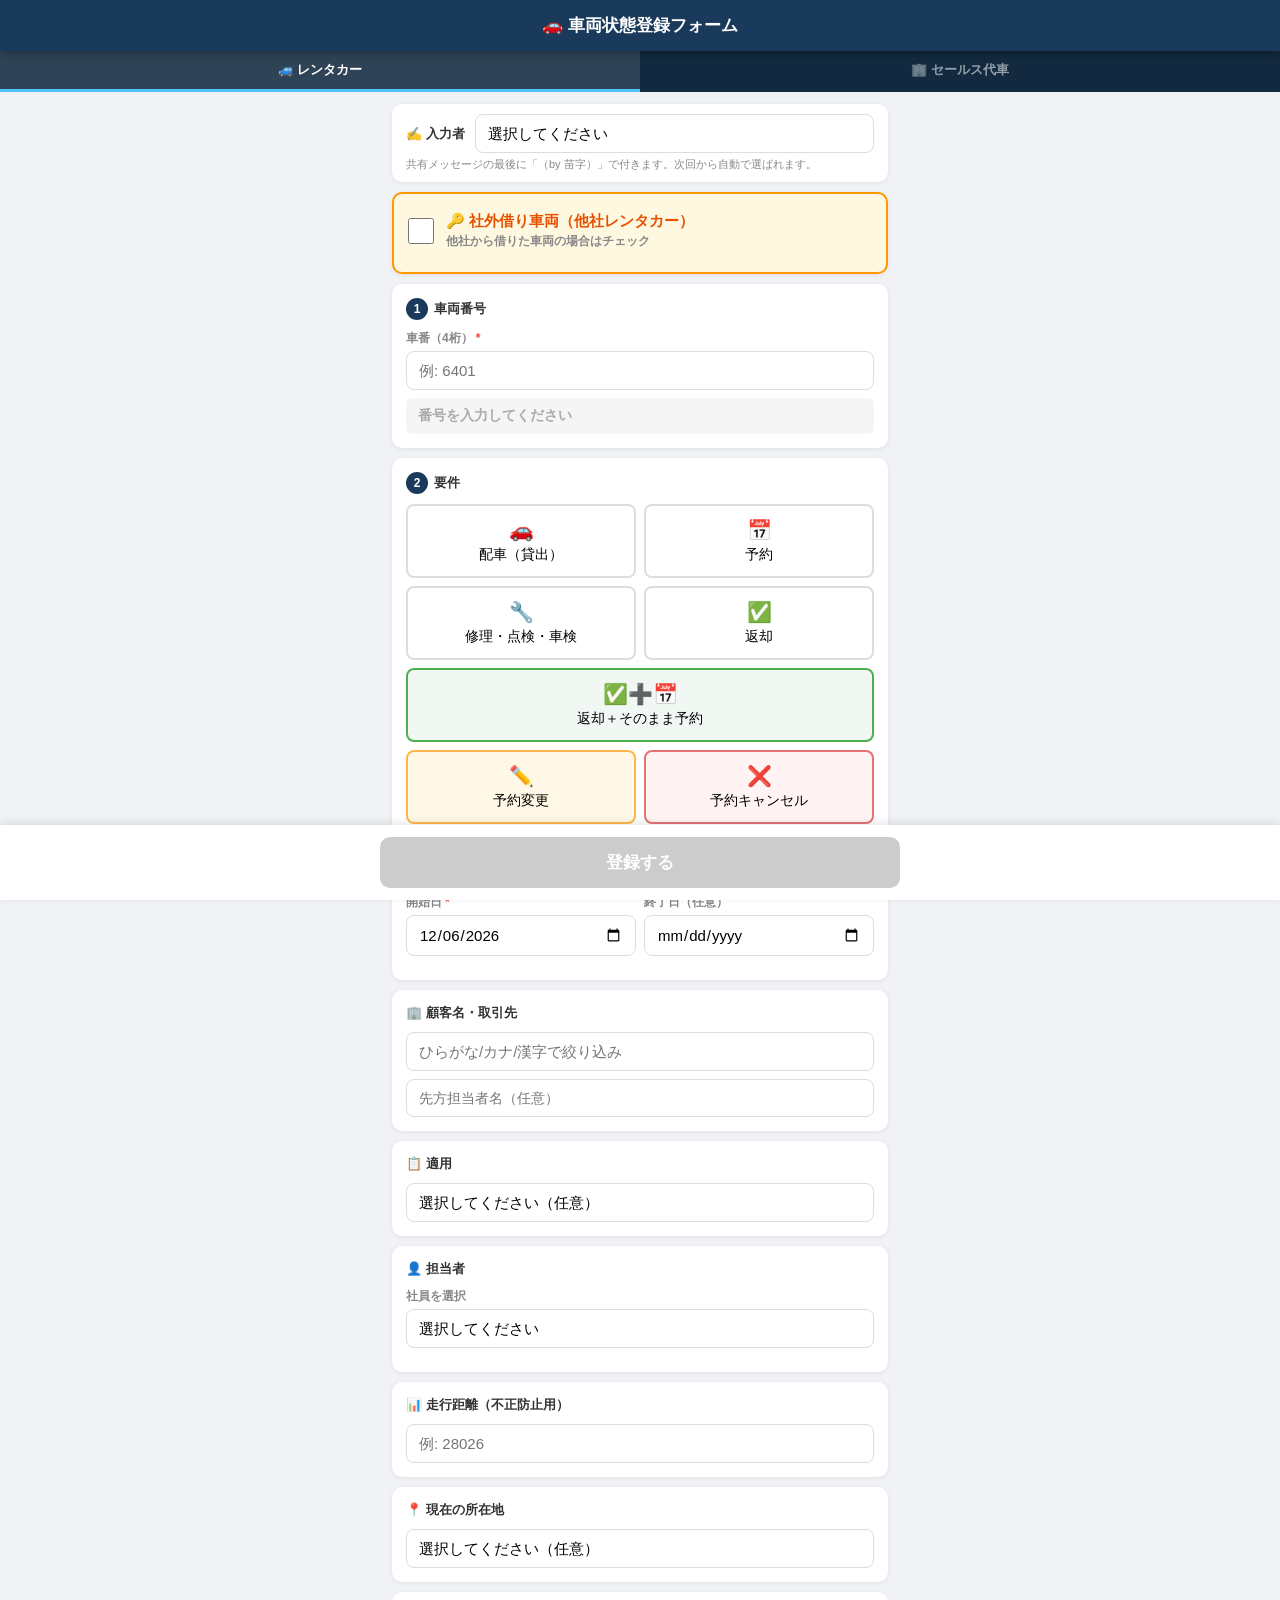
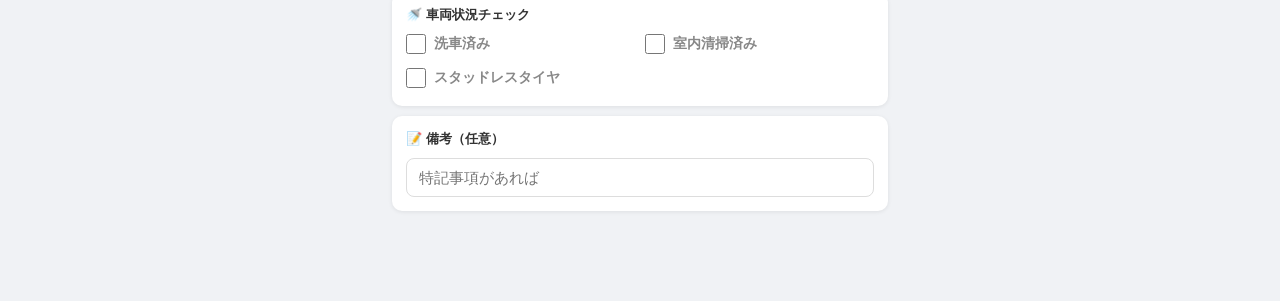
==== commit 9f246f9a: "第2回デモのフィードバック対応 ■ 所在地は「今どこにあるか」だけで判断する   車両マスタの初期登録地（京都・滋賀）は使わず、返却などで入力された所在地の   うち最新のものを採用する。マスタ画面の" ====
--- a/www/liff.html
+++ b/www/liff.html
@@ -64,6 +64,15 @@
 </div>
 <div class="container">
 
+  <!-- 入力者 -->
+  <div class="section" id="inputterSection" style="padding:10px 14px;">
+    <div style="display:flex;align-items:center;gap:10px;">
+      <div style="font-size:13px;font-weight:bold;color:#333;white-space:nowrap;">✍️ 入力者</div>
+      <select id="inputterSelect" onchange="onInputterChange()" style="flex:1;"></select>
+    </div>
+    <div style="font-size:11px;color:#888;margin-top:4px;">共有メッセージの最後に「（by 苗字）」で付きます。次回から自動で選ばれます。</div>
+  </div>
+
   <!-- 社外借り -->
   <div class="section" style="border:2px solid #FF9800;background:#FFF8E1;">
     <label style="display:flex;align-items:center;gap:12px;cursor:pointer;padding:4px 0;">
@@ -233,6 +242,24 @@
     </div>
   </div>
 
+  <!-- 配車：予約から引き継ぐ内容 -->
+  <div class="section hide" id="dispatchInfo" style="border:2px solid #1E88E5;background:#F3F8FE;">
+    <div class="section-title">🔗 予約から引き継ぎ</div>
+    <div id="dispatchInfoBody" style="font-size:14px;line-height:1.7;color:#1a3a5c;"></div>
+  </div>
+
+  <!-- 配車：どこへ持っていくか -->
+  <div class="section hide" id="deliverSection">
+    <div class="section-title">🚚 搬送先（任意）</div>
+    <input type="text" id="deliverTo" placeholder="例: 京都日産 十条店">
+  </div>
+
+  <!-- 返却：どの貸出を返すか -->
+  <div class="section hide" id="returnInfo" style="border:2px solid #43A047;background:#F1F8F2;">
+    <div class="section-title">↩️ 返却する貸出</div>
+    <div id="returnInfoBody" style="font-size:14px;line-height:1.7;color:#1B5E20;"></div>
+  </div>
+
   <!-- 距離 -->
   <div class="section" id="mileageSection">
     <div class="section-title">📊 走行距離（不正防止用）</div>
@@ -348,6 +375,7 @@
   if (currentDept === 'rental') {
     sel.innerHTML = _rentalStaffOptionsHTML;
     staffChanged();
+    buildInputterOptions();
     return;
   }
   sel.innerHTML = '<option value="">選択してください</option>';
@@ -363,6 +391,7 @@
   other.value = '__other__'; other.textContent = 'その他（直接入力）';
   sel.appendChild(other);
   staffChanged();
+  buildInputterOptions();
 }
 
 // 取引先マスタ読み込み
@@ -484,6 +513,8 @@
   document.getElementById('studless').checked       = !!v.studless;
   document.getElementById('isRentalOther').checked  = !!v.is_rental_other;
   showVehicleNote(v);
+  // 先に要件を選んでから車番を入れた場合も、予約・貸出の内容を引き継ぐ
+  if (selectedAction === '配車' || selectedAction === '返却') loadLinkedInfo();
 }
 
 // 車両マスタに登録された備考（事故歴・整備予定など）を車番の下に出す
@@ -546,6 +577,12 @@
   document.getElementById('cancelSection').classList.toggle('hide', !isCancel);
   if (isCancel) loadCancelList();
   document.getElementById('repairKindSection').classList.toggle('hide', a !== '修理');
+  document.getElementById('deliverSection').classList.toggle('hide', a !== '配車');
+  if (a === '配車' || a === '返却') loadLinkedInfo();
+  else {
+    document.getElementById('dispatchInfo').classList.add('hide');
+    document.getElementById('returnInfo').classList.add('hide');
+  }
   // 配車は届けに行く操作なので、今どこにあるかは聞かない
   document.getElementById('locationSection').classList.toggle('hide',
     a === '配車' || a === 'キャンセル');
@@ -557,9 +594,9 @@
   // 顧客名（返却＋予約では予約側、予約変更では配車先の変更に使う）
   document.getElementById('clientSection').classList.toggle('hide',
     a === '修理' || isReturnOnly || (isCancel && !isChange));
-  // 適用
+  // 適用（損保など）は予約で決まる。配車では入力させない
   document.getElementById('categorySection').classList.toggle('hide',
-    a === '修理' || isReturnOnly || (isCancel && !isChange));
+    a === '修理' || a === '配車' || isReturnOnly || (isCancel && !isChange));
   // 担当
   document.getElementById('staffSection').classList.toggle('hide', isCancel && !isChange);
   // 距離
@@ -576,6 +613,79 @@
   const sel = document.getElementById('staffSelect').value;
   const wrap = document.getElementById('staffInputWrap');
   wrap.classList.toggle('hide', sel !== '__other__');
+}
+
+// ── 入力者 ─────────────────────────────────────
+const INPUTTER_KEY = 'fleetInputter';
+
+function buildInputterOptions() {
+  const src = document.getElementById('staffSelect');
+  const sel = document.getElementById('inputterSelect');
+  if (!src || !sel) return;
+  let saved = '';
+  try { saved = localStorage.getItem(INPUTTER_KEY + ':' + currentDept) || ''; } catch (e) {}
+  // 担当者の選択肢をそのまま使う（「その他」は除く）
+  sel.innerHTML = '<option value="">選択してください</option>' +
+    [...src.querySelectorAll('option')]
+      .filter(o => o.value && o.value !== '__other__')
+      .map(o => `<option value="${o.value}">${o.textContent}</option>`).join('');
+  if (saved && [...sel.options].some(o => o.value === saved)) sel.value = saved;
+}
+
+function onInputterChange() {
+  try {
+    localStorage.setItem(INPUTTER_KEY + ':' + currentDept,
+                         document.getElementById('inputterSelect').value);
+  } catch (e) {}
+}
+
+function getInputter() {
+  const el = document.getElementById('inputterSelect');
+  return el ? el.value : '';
+}
+
+// ── 配車・返却：いま入っている予約／貸出を取りに行く ────────────
+async function loadLinkedInfo() {
+  const a = selectedAction;
+  const disp = document.getElementById('dispatchInfo');
+  const ret  = document.getElementById('returnInfo');
+  disp.classList.add('hide'); ret.classList.add('hide');
+  if (!selectedVehicleId) return;
+  let evs = [];
+  try {
+    evs = await fetch(`${API_BASE}/api/liff/events?vehicle_id=${selectedVehicleId}`).then(r => r.json());
+  } catch (e) { return; }
+  if (selectedAction !== a) return;   // 取得中に要件を変えた
+
+  if (a === '配車') {
+    const r = evs.find(e => e.status === '予約済');
+    if (!r) return;
+    // 予約の内容を入力欄に入れる（空欄のときだけ。手で直した内容は上書きしない）
+    const client = document.getElementById('client');
+    if (!client.value && r.client) client.value = r.client;
+    const contact = document.getElementById('clientContact');
+    if (!contact.value && r.client_contact) contact.value = r.client_contact;
+    if (!getStaff() && r.staff) setStaff(r.staff);
+    const period = r.tentative ? '日程調整中'
+                 : `${r.start_date || ''}${r.end_date ? '〜' + r.end_date : '〜'}`;
+    document.getElementById('dispatchInfoBody').innerHTML =
+      `${escHtml(r.client || '（取引先未入力）')}<br>` +
+      `<span style="font-size:12px;color:#555;">担当 ${escHtml(r.staff || '未設定')}　${escHtml(period)}` +
+      `${r.category ? '　' + escHtml(r.category) : ''}</span>`;
+    disp.classList.remove('hide');
+  } else if (a === '返却') {
+    const r = evs.find(e => e.status === '貸出中') || evs.find(e => e.status === '予約済');
+    if (!r) return;
+    document.getElementById('returnInfoBody').innerHTML =
+      `${escHtml(r.client || '（取引先未入力）')}<br>` +
+      `<span style="font-size:12px;color:#555;">${escHtml(r.status)}　担当 ${escHtml(r.staff || '未設定')}` +
+      `　${escHtml(r.start_date || '')}〜</span>`;
+    ret.classList.remove('hide');
+  }
+}
+
+function escHtml(t) {
+  return String(t).replace(/[&<>"]/g, c => ({'&':'&amp;','<':'&lt;','>':'&gt;','"':'&quot;'}[c]));
 }
 
 function getStaff() {
@@ -728,6 +838,8 @@
     vehicle_number:   document.getElementById('vehicleNumber').value.trim(),
     car_type:         document.getElementById('otherCarType').value.trim(),
     event_id:         selectedCancelEventId,
+    inputter:         getInputter(),
+    deliver_to:       selectedAction === '配車' ? document.getElementById('deliverTo').value.trim() : '',
   };
 
   try {
@@ -781,6 +893,9 @@
   document.getElementById('resvStartDate').value = '';
   document.getElementById('resvEndDate').value = '';
   document.getElementById('otherCarType').value = '';
+  document.getElementById('deliverTo').value = '';
+  document.getElementById('dispatchInfo').classList.add('hide');
+  document.getElementById('returnInfo').classList.add('hide');
   selectedKind = '修理';
   ['修理', '点検', '車検'].forEach(k => {
     const b = document.getElementById('kind-' + k);
@@ -812,7 +927,7 @@
     const res = await fetch(`${API_BASE}/api/liff/cancel`, {
       method: 'POST',
       headers: {'Content-Type': 'application/json'},
-      body: JSON.stringify({ key: '3155', event_id: selectedCancelEventId }),
+      body: JSON.stringify({ key: '3155', event_id: selectedCancelEventId, inputter: getInputter() }),
     });
     const data = await res.json();
     if (res.ok && data.ok) {
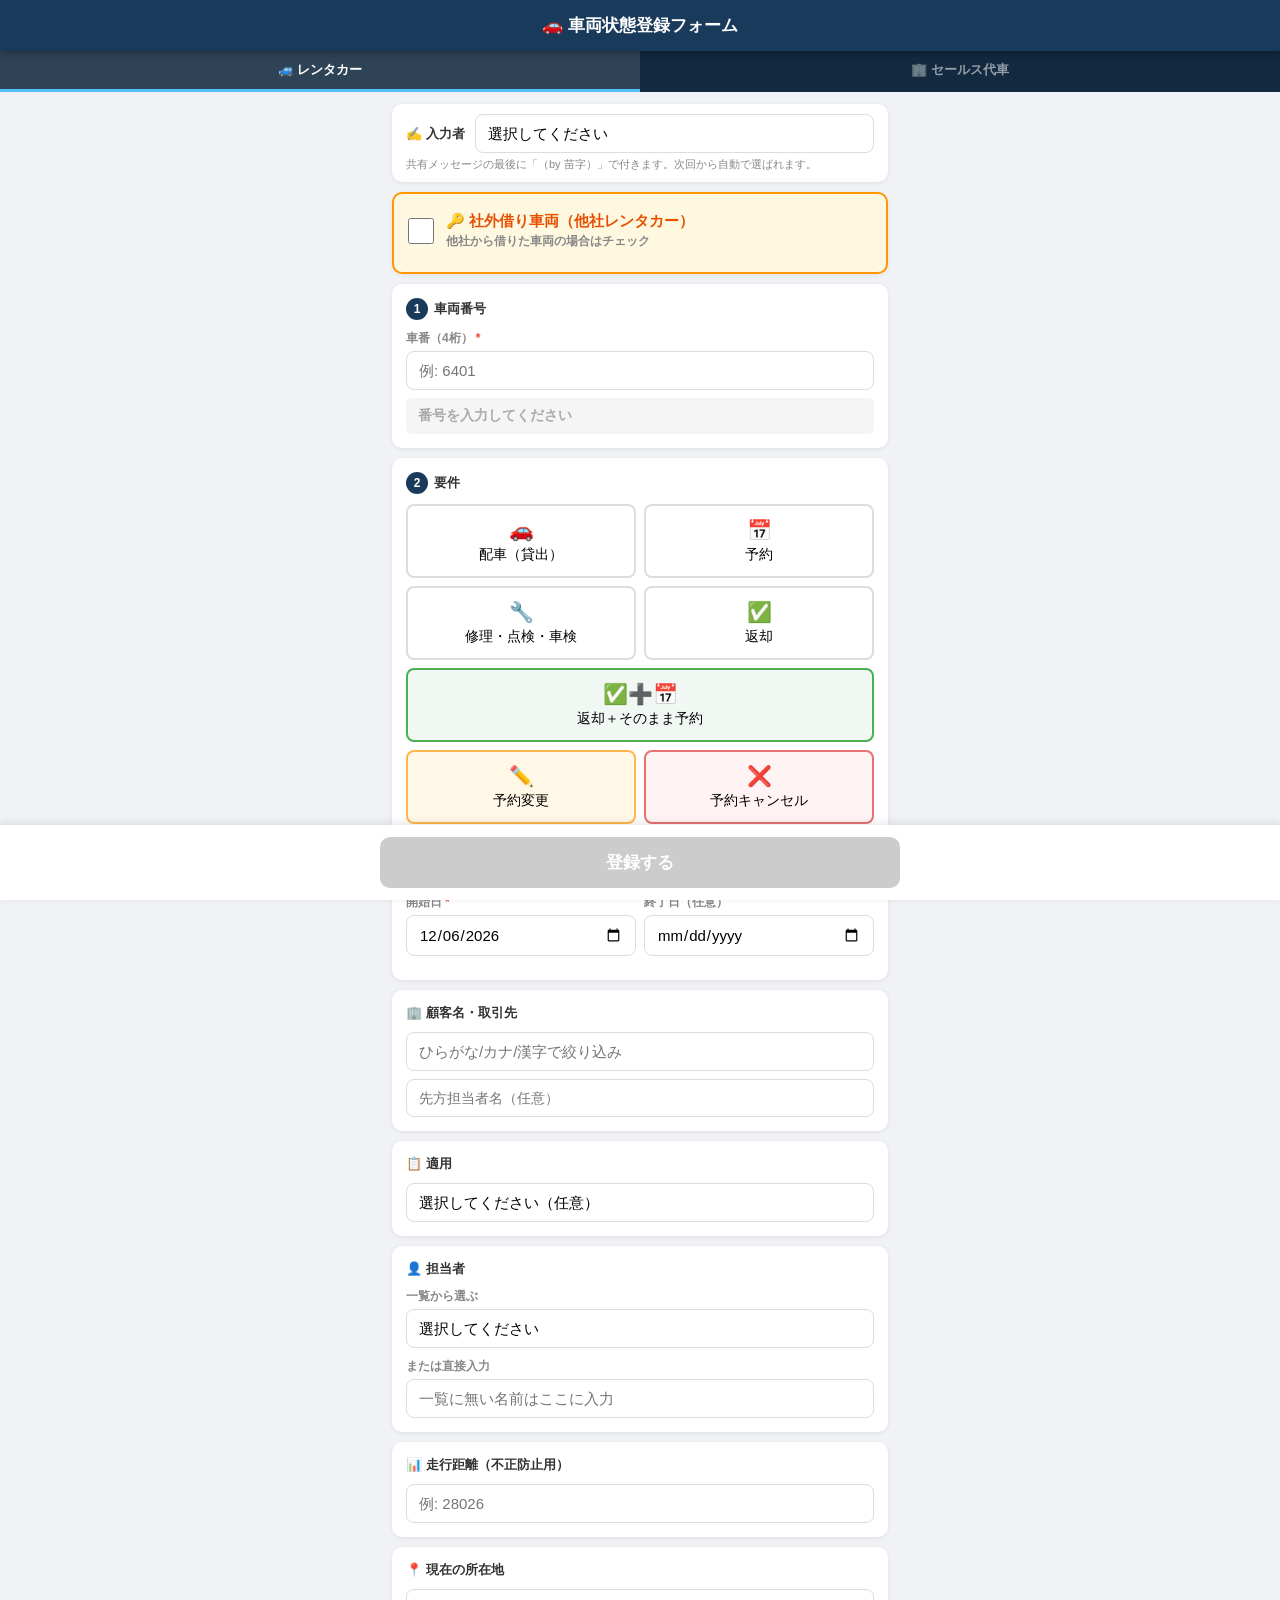
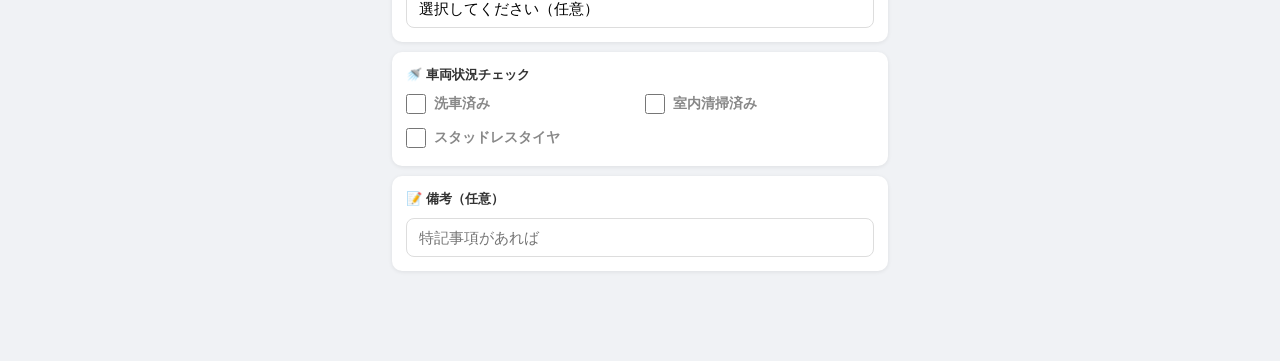
==== commit 0b4e25dc: "入力フォームの担当者を直接入力もできるようにする 一覧から選ぶ欄の下に直接入力欄を常に出す。一覧で選ぶと入力欄に写り、 一覧に無い名前は入力欄にそのまま打てる。これまでの「その他（直接入力）」を 選ば" ====
--- a/www/liff.html
+++ b/www/liff.html
@@ -216,7 +216,7 @@
   <div class="section" id="staffSection">
     <div class="section-title">👤 担当者</div>
     <div class="form-row">
-      <label>社員を選択</label>
+      <label>一覧から選ぶ</label>
       <select id="staffSelect" onchange="staffChanged()">
         <option value="">選択してください</option>
         <optgroup label="京都">
@@ -233,12 +233,11 @@
           <option value="川上那歩">川上那歩</option>
           <option value="田中奈々実">田中奈々実</option>
         </optgroup>
-        <option value="__other__">その他（直接入力）</option>
       </select>
     </div>
-    <div class="form-row hide" id="staffInputWrap">
-      <label>担当者名を入力</label>
-      <input type="text" id="staffInput" placeholder="担当者名">
+    <div class="form-row" id="staffInputWrap">
+      <label>または直接入力</label>
+      <input type="text" id="staffInput" placeholder="一覧に無い名前はここに入力" oninput="staffTyped()">
     </div>
   </div>
 
@@ -387,9 +386,6 @@
       sel.appendChild(o);
     });
   } catch (e) { /* 取得失敗時は直接入力のみ */ }
-  const other = document.createElement('option');
-  other.value = '__other__'; other.textContent = 'その他（直接入力）';
-  sel.appendChild(other);
   staffChanged();
   buildInputterOptions();
 }
@@ -610,9 +606,16 @@
 
 // 担当選択
 function staffChanged() {
+  // 一覧で選んだ名前を入力欄に写す（入力欄が担当者の正）
   const sel = document.getElementById('staffSelect').value;
-  const wrap = document.getElementById('staffInputWrap');
-  wrap.classList.toggle('hide', sel !== '__other__');
+  if (sel) document.getElementById('staffInput').value = sel;
+}
+
+// 直接入力したら、一覧の選択も名前に合わせる（一致しなければ未選択に戻す）
+function staffTyped() {
+  const name = document.getElementById('staffInput').value.trim();
+  const sel = document.getElementById('staffSelect');
+  sel.value = [...sel.options].some(o => o.value === name) ? name : '';
 }
 
 // ── 入力者 ─────────────────────────────────────
@@ -689,9 +692,8 @@
 }
 
 function getStaff() {
-  const sel = document.getElementById('staffSelect').value;
-  if (sel === '__other__') return document.getElementById('staffInput').value.trim();
-  return sel;
+  return document.getElementById('staffInput').value.trim()
+      || document.getElementById('staffSelect').value;
 }
 
 let selectedCancelEventId = null;
@@ -739,19 +741,10 @@
   setStaff(ev.staff || '');
 }
 
-// 担当プルダウンに無い名前は「その他」に入れる
+// 担当者を入れる。一覧に無い名前でも入力欄にはそのまま入る
 function setStaff(name) {
-  const sel = document.getElementById('staffSelect');
-  const has = [...sel.options].some(o => o.value === name);
-  if (name && has) {
-    sel.value = name;
-  } else if (name) {
-    sel.value = '__other__';
-    document.getElementById('staffInput').value = name;
-  } else {
-    sel.value = '';
-  }
-  staffChanged();
+  document.getElementById('staffInput').value = name || '';
+  staffTyped();
 }
 
 // 登録後にLINEの画面へ戻す。LIFFとして開かれていれば閉じられる。
@@ -886,7 +879,6 @@
   document.getElementById('category').value = '';
   document.getElementById('staffSelect').value = '';
   document.getElementById('staffInput').value = '';
-  document.getElementById('staffInputWrap').classList.add('hide');
   document.getElementById('mileage').value = '';
   document.getElementById('notes').value   = '';
   document.getElementById('endDate').value = '';
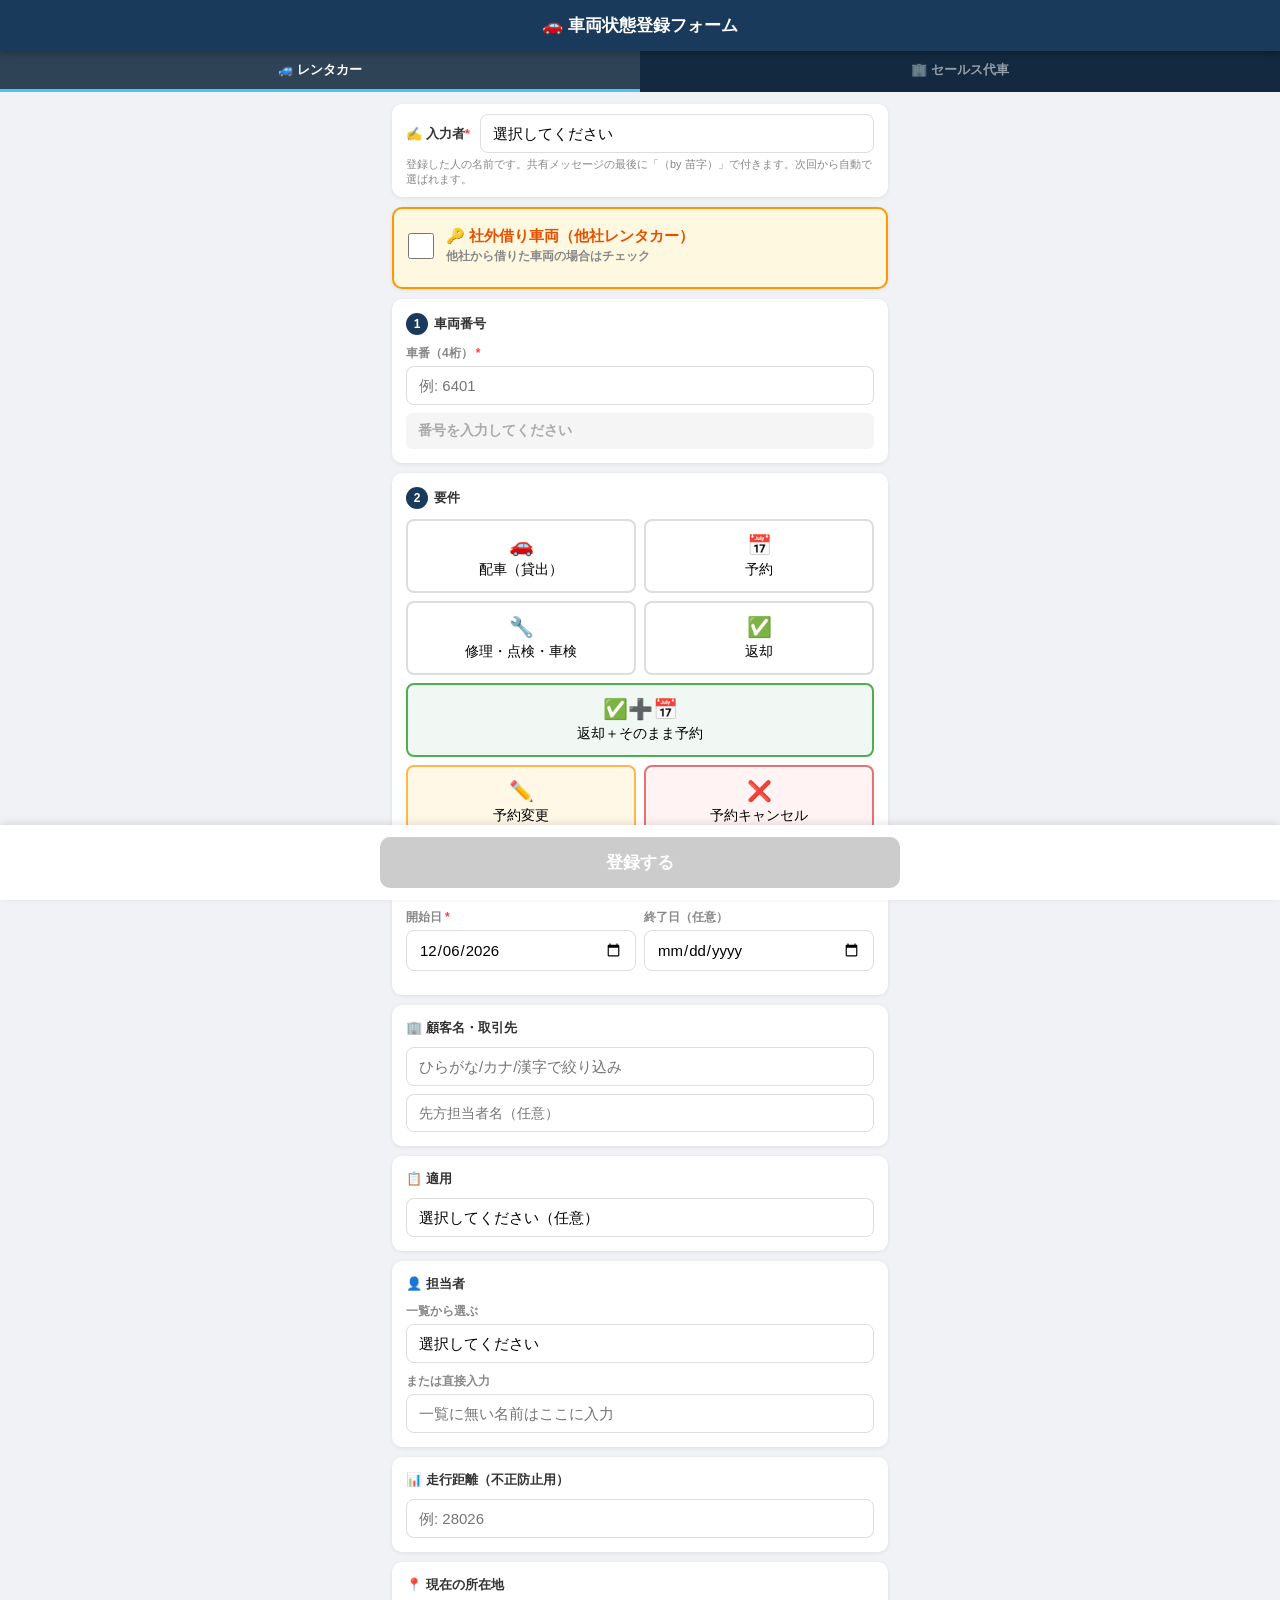
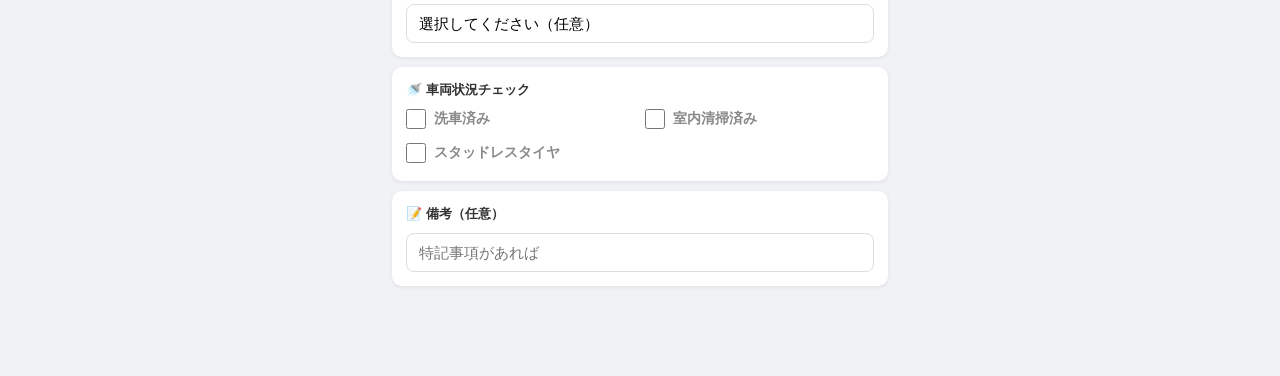
==== commit af19b745: "京都メンバーからの要望に対応 ■ 表示   ・在庫と修理・点検は車番順に並べる   ・予約一覧に適用（代車・損保など）を出す  ■ 入力フォーム   ・登録が終わったらフォームを閉じて元の画面に戻る " ====
--- a/www/liff.html
+++ b/www/liff.html
@@ -46,6 +46,23 @@
 .hide{display:none!important}
 .vehicle-select-wrap{margin-top:8px}
 /* 部門切替 */
+html,body{max-width:100%;overflow-x:hidden}
+.container{width:100%}
+@media (max-width:380px){
+  .container{padding:8px 8px 76px}
+  .section{padding:10px}
+  .action-btn{font-size:13px;padding:10px 4px}
+  .action-btn .icon{font-size:17px}
+  input[type=text],input[type=number],input[type=date],select,textarea{font-size:14px;padding:8px 10px}
+  .date-row{gap:6px}
+}
+@media (orientation:landscape) and (max-height:500px){
+  .header{padding:8px 12px;position:static}
+  .header h1{font-size:15px}
+  .container{padding-bottom:72px}
+  .action-grid{grid-template-columns:repeat(3,1fr)}
+  .action-btn .icon{font-size:16px;margin-bottom:2px}
+}
 .dept-tabs{display:flex;background:#12293f}
 .dept-tab{flex:1 1 0;text-align:center;padding:10px 4px;cursor:pointer;font-size:13px;font-weight:bold;
   color:rgba(255,255,255,0.55);border-bottom:3px solid transparent}
@@ -67,10 +84,10 @@
   <!-- 入力者 -->
   <div class="section" id="inputterSection" style="padding:10px 14px;">
     <div style="display:flex;align-items:center;gap:10px;">
-      <div style="font-size:13px;font-weight:bold;color:#333;white-space:nowrap;">✍️ 入力者</div>
+      <div style="font-size:13px;font-weight:bold;color:#333;white-space:nowrap;">✍️ 入力者<span style="color:#f44336">*</span></div>
       <select id="inputterSelect" onchange="onInputterChange()" style="flex:1;"></select>
     </div>
-    <div style="font-size:11px;color:#888;margin-top:4px;">共有メッセージの最後に「（by 苗字）」で付きます。次回から自動で選ばれます。</div>
+    <div style="font-size:11px;color:#888;margin-top:4px;">登録した人の名前です。共有メッセージの最後に「（by 苗字）」で付きます。次回から自動で選ばれます。</div>
   </div>
 
   <!-- 社外借り -->
@@ -239,6 +256,13 @@
       <label>または直接入力</label>
       <input type="text" id="staffInput" placeholder="一覧に無い名前はここに入力" oninput="staffTyped()">
     </div>
+  </div>
+
+  <!-- 予約変更：選んだ予約の今の内容 -->
+  <div class="section hide" id="changeInfo" style="border:2px solid #FB8C00;background:#FFF8E7;">
+    <div class="section-title">📋 いまの予約内容</div>
+    <div id="changeInfoBody" style="font-size:14px;line-height:1.8;color:#8a4b00;"></div>
+    <div style="font-size:11px;color:#8a4b00;margin-top:6px;">下の欄を書き換えた部分だけが変わります。</div>
   </div>
 
   <!-- 配車：予約から引き継ぐ内容 -->
@@ -579,6 +603,7 @@
     document.getElementById('dispatchInfo').classList.add('hide');
     document.getElementById('returnInfo').classList.add('hide');
   }
+  if (!isChange) document.getElementById('changeInfo').classList.add('hide');
   // 配車は届けに行く操作なので、今どこにあるかは聞かない
   document.getElementById('locationSection').classList.toggle('hide',
     a === '配車' || a === 'キャンセル');
@@ -592,7 +617,7 @@
     a === '修理' || isReturnOnly || (isCancel && !isChange));
   // 適用（損保など）は予約で決まる。配車では入力させない
   document.getElementById('categorySection').classList.toggle('hide',
-    a === '修理' || a === '配車' || isReturnOnly || (isCancel && !isChange));
+    a === '修理' || isReturnOnly || (isCancel && !isChange));
   // 担当
   document.getElementById('staffSection').classList.toggle('hide', isCancel && !isChange);
   // 距離
@@ -636,6 +661,7 @@
 }
 
 function onInputterChange() {
+  updateSubmitBtn();
   try {
     localStorage.setItem(INPUTTER_KEY + ':' + currentDept,
                          document.getElementById('inputterSelect').value);
@@ -732,7 +758,20 @@
 }
 
 // 選んだ予約の内容をフォームに読み込む（予約変更用）
+function showChangeInfo(ev) {
+  const period = ev.tentative ? '日程調整中'
+               : `${ev.start_date || ''}${ev.end_date ? ' 〜 ' + ev.end_date : ' 〜'}`;
+  document.getElementById('changeInfoBody').innerHTML =
+    `<b>${escHtml(ev.client || '（配車先なし）')}</b><br>` +
+    `期間　${escHtml(period)}<br>` +
+    `担当　${escHtml(ev.staff || '未設定')}` +
+    (ev.category ? `<br>適用　${escHtml(ev.category)}` : '') +
+    (ev.client_contact ? `<br>先方担当　${escHtml(ev.client_contact)}` : '');
+  document.getElementById('changeInfo').classList.remove('hide');
+}
+
 function fillFromEvent(ev) {
+  showChangeInfo(ev);
   document.getElementById('startDate').value = ev.tentative ? '' : (ev.start_date || '');
   document.getElementById('endDate').value   = ev.end_date || '';
   document.getElementById('client').value    = ev.client || '';
@@ -756,7 +795,15 @@
       return true;
     }
   } catch (e) { /* LIFF未初期化 */ }
-  return false;
+  // 管理画面から開いた場合はこのタブを閉じる
+  try { window.close(); } catch (e) {}
+  // 閉じられない環境（LINEのブラウザなど）は元の画面に戻す
+  setTimeout(() => {
+    if (document.hidden) return;
+    if (history.length > 1) history.back();
+    else location.href = '/';
+  }, 400);
+  return true;
 }
 
 // LIFF IDが設定されていればSDKを初期化する（未設定なら従来どおり動く）
@@ -782,9 +829,9 @@
   // 他社借りはマスタに無い車番でも登録できるので、車番が入っていればよい
   const hasVehicle = selectedVehicleId ||
     (other && document.getElementById('vehicleNumber').value.trim());
-  const ok = (isCancel || isChange)
+  const ok = getInputter() && ((isCancel || isChange)
     ? (selectedVehicleId && selectedCancelEventId)
-    : (hasVehicle && selectedAction);
+    : (hasVehicle && selectedAction));
   const btn = document.getElementById('submitBtn');
   btn.disabled = !ok;
   btn.textContent = isCancel ? '取り消す' : (isChange ? '変更する' : '登録する');
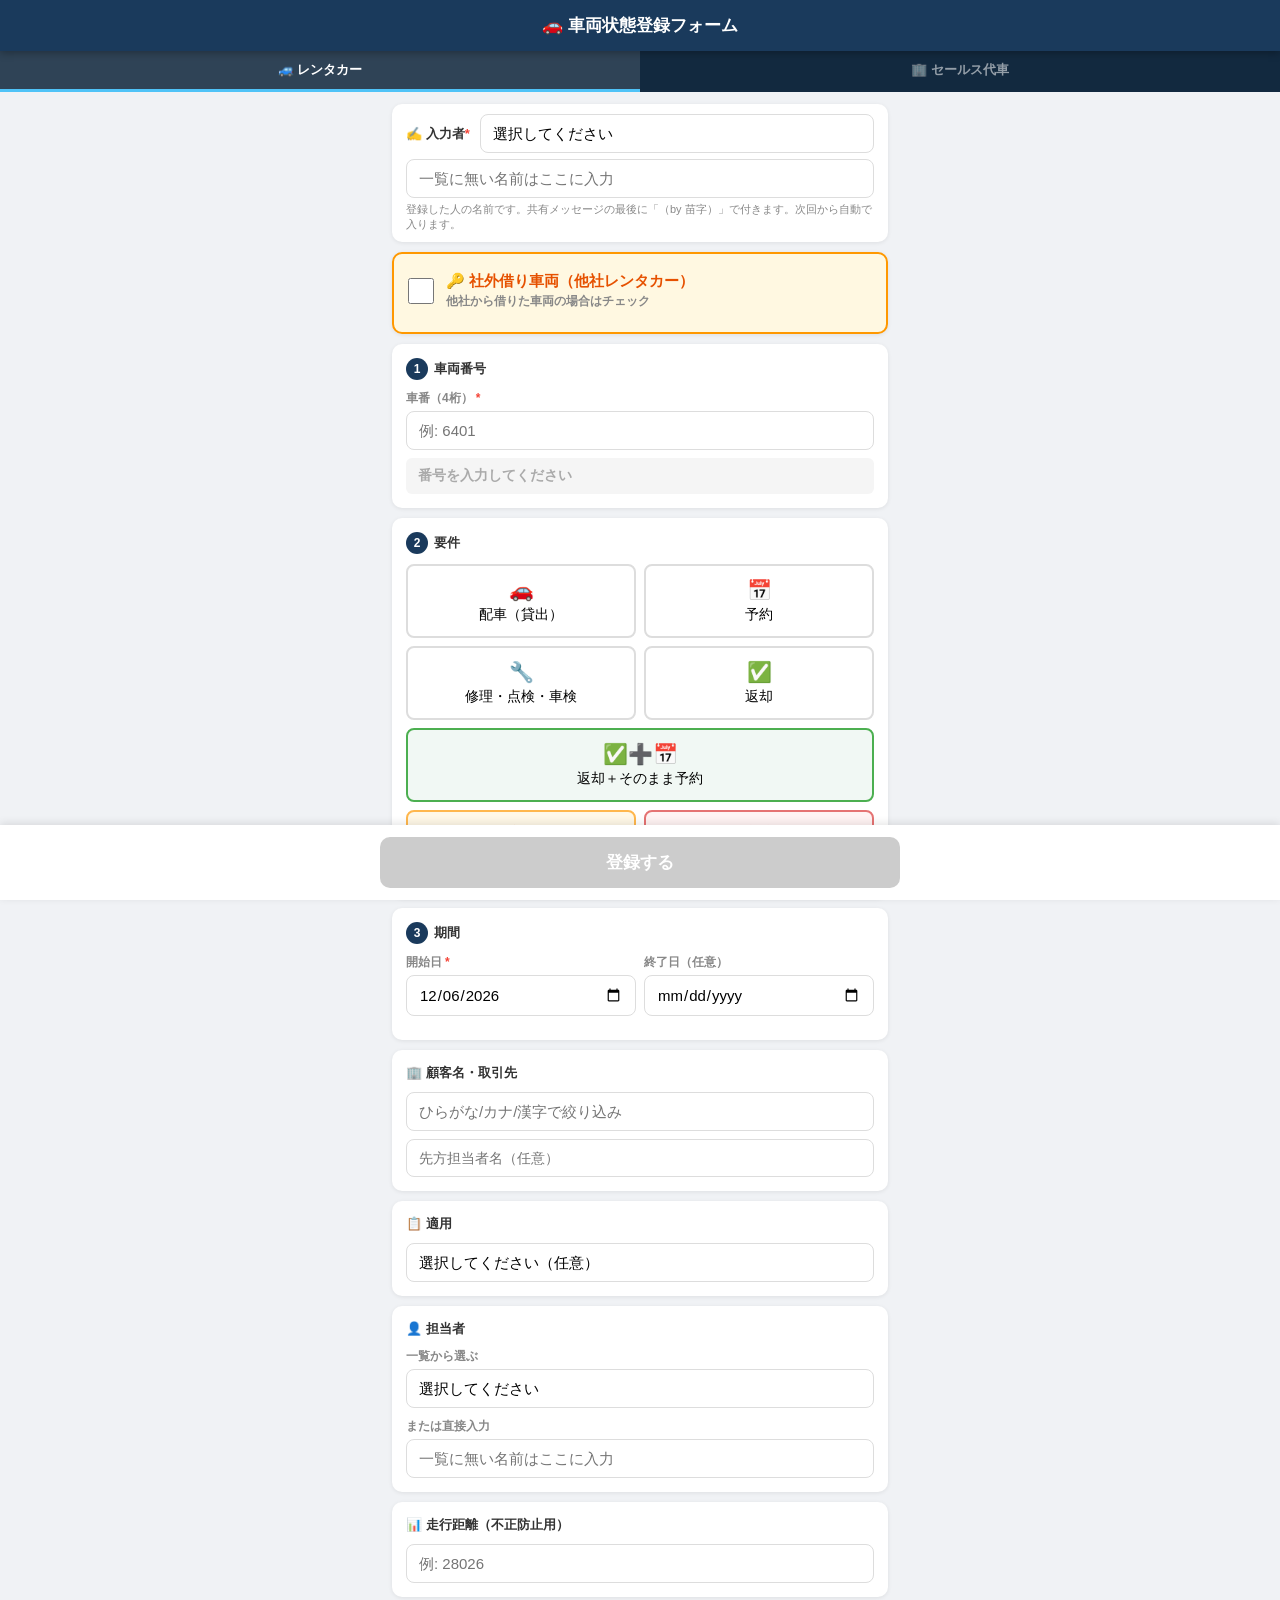
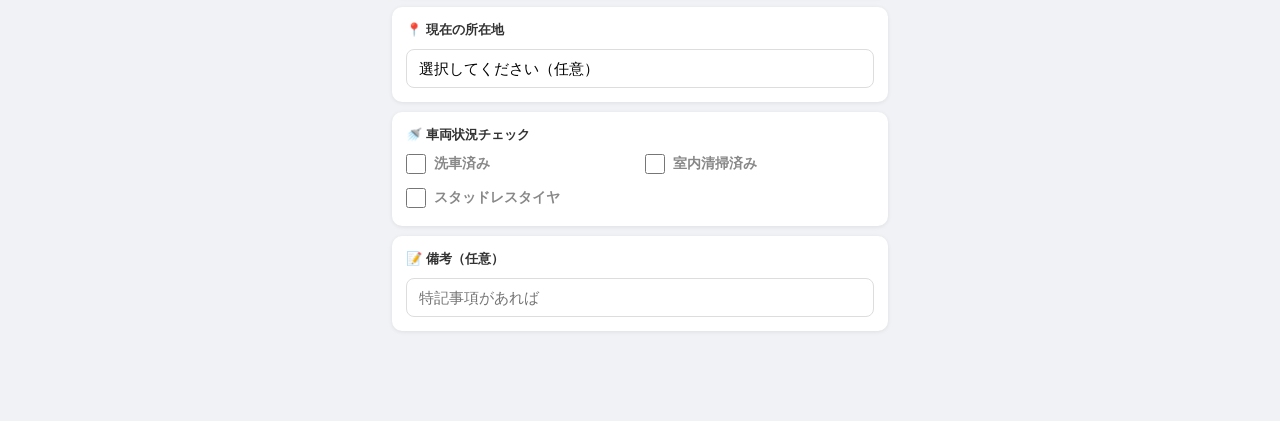
==== commit 941715c5: "入力者も直接入力できるようにする 担当者欄と同じく、一覧の下に直接入力欄を常に出す。一覧で選ぶと入力欄に 写り、一覧に無い名前は入力欄にそのまま打てる。記憶する値も入力欄の内容に したので、一覧に無い" ====
--- a/www/liff.html
+++ b/www/liff.html
@@ -87,7 +87,9 @@
       <div style="font-size:13px;font-weight:bold;color:#333;white-space:nowrap;">✍️ 入力者<span style="color:#f44336">*</span></div>
       <select id="inputterSelect" onchange="onInputterChange()" style="flex:1;"></select>
     </div>
-    <div style="font-size:11px;color:#888;margin-top:4px;">登録した人の名前です。共有メッセージの最後に「（by 苗字）」で付きます。次回から自動で選ばれます。</div>
+    <input type="text" id="inputterInput" placeholder="一覧に無い名前はここに入力"
+           oninput="inputterTyped()" style="margin-top:6px;">
+    <div style="font-size:11px;color:#888;margin-top:4px;">登録した人の名前です。共有メッセージの最後に「（by 苗字）」で付きます。次回から自動で入ります。</div>
   </div>
 
   <!-- 社外借り -->
@@ -658,19 +660,36 @@
       .filter(o => o.value && o.value !== '__other__')
       .map(o => `<option value="${o.value}">${o.textContent}</option>`).join('');
   if (saved && [...sel.options].some(o => o.value === saved)) sel.value = saved;
+  const inp = document.getElementById('inputterInput');
+  if (inp && saved) inp.value = saved;
+  updateSubmitBtn();
 }
 
 function onInputterChange() {
+  const sel = document.getElementById('inputterSelect').value;
+  if (sel) document.getElementById('inputterInput').value = sel;
+  saveInputter();
+}
+
+// 直接入力したら、一覧の選択も名前に合わせる（一致しなければ未選択に戻す）
+function inputterTyped() {
+  const name = document.getElementById('inputterInput').value.trim();
+  const sel = document.getElementById('inputterSelect');
+  sel.value = [...sel.options].some(o => o.value === name) ? name : '';
+  saveInputter();
+}
+
+function saveInputter() {
   updateSubmitBtn();
   try {
-    localStorage.setItem(INPUTTER_KEY + ':' + currentDept,
-                         document.getElementById('inputterSelect').value);
+    localStorage.setItem(INPUTTER_KEY + ':' + currentDept, getInputter());
   } catch (e) {}
 }
 
 function getInputter() {
-  const el = document.getElementById('inputterSelect');
-  return el ? el.value : '';
+  const inp = document.getElementById('inputterInput');
+  const sel = document.getElementById('inputterSelect');
+  return (inp && inp.value.trim()) || (sel ? sel.value : '');
 }
 
 // ── 配車・返却：いま入っている予約／貸出を取りに行く ────────────
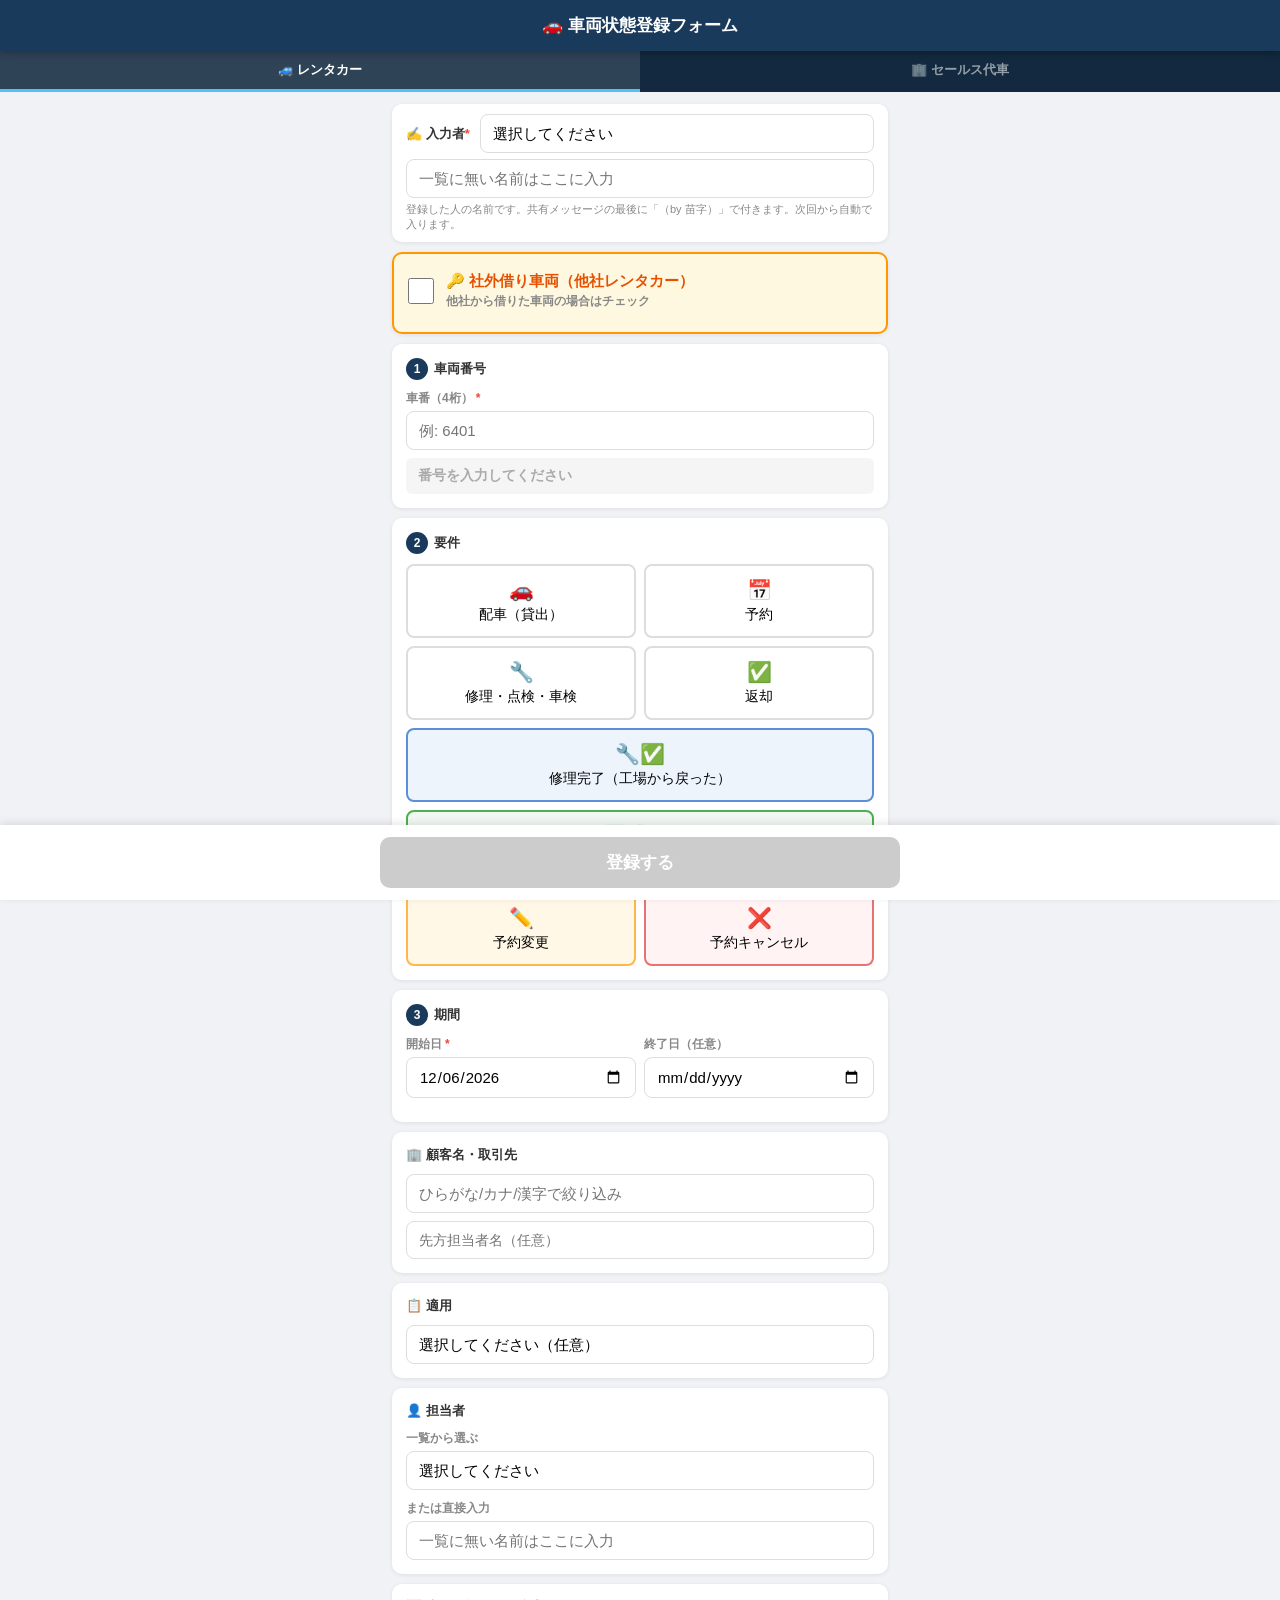
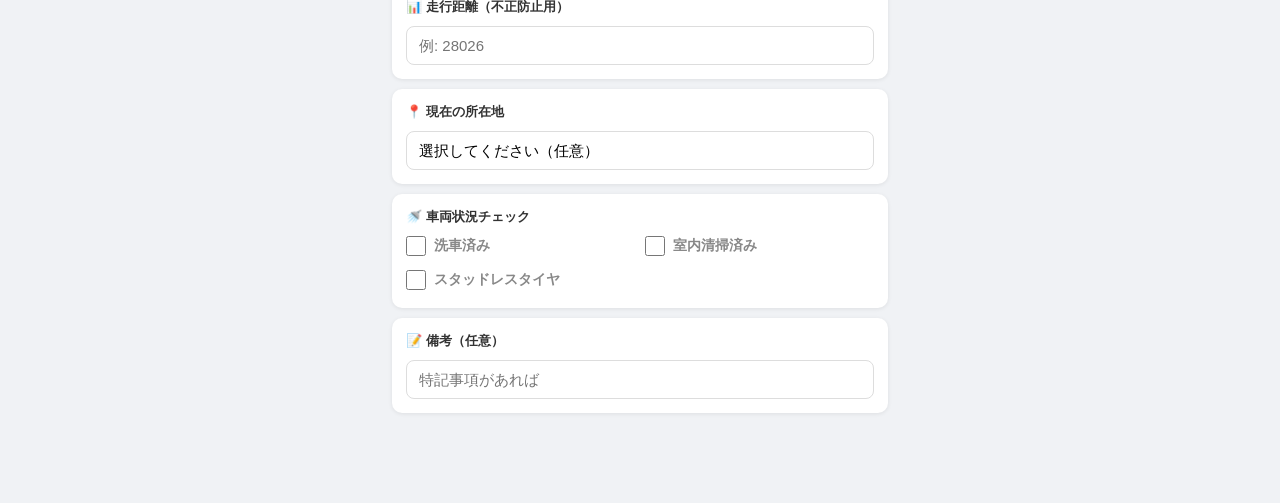
==== commit c16be43f: "配車の入力が朝一ラインに反映されるようにし、修理完了の入力口を足す 森島さんからの指摘への対応。  ・朝一ラインの在庫見出しに配車中の台数を添えた。   配車を入れると在庫が減って配車中が増えるので、" ====
--- a/www/liff.html
+++ b/www/liff.html
@@ -143,6 +143,9 @@
       <button class="action-btn" onclick="selectAction('返却')" id="btn-返却">
         <span class="icon">✅</span>返却
       </button>
+      <button class="action-btn" onclick="selectAction('修理完了')" id="btn-修理完了" style="grid-column:1/-1;background:#EEF4FC;border-color:#5C8FD6;">
+        <span class="icon">🔧✅</span>修理完了（工場から戻った）
+      </button>
       <button class="action-btn" onclick="selectAction('返却予約')" id="btn-返却予約" style="grid-column:1/-1;background:#F1F8F4;border-color:#4CAF50;">
         <span class="icon">✅➕📅</span>返却＋そのまま予約
       </button>
@@ -593,6 +596,9 @@
   // 返却＋予約は「返却の記録」と「次の予約」を1回で登録する
   const isReturnResv = a === '返却予約';
   const isReturnOnly = a === '返却';
+  // 修理完了は「工場から戻ってきた」入力。記録は返却と同じ在庫化なので、画面も返却に合わせる
+  const isRepairDone = a === '修理完了';
+  const isBack = isReturnOnly || isRepairDone;
   document.getElementById('resvSection').classList.toggle('hide', !isReturnResv);
   document.getElementById('dateLabel').textContent = (isReturnOnly || isReturnResv) ? '返却日' : '開始日';
   // キャンセル選択肢
@@ -613,13 +619,13 @@
   document.getElementById('dateSection').classList.toggle('hide', isCancel && !isChange);
   // 終了日
   document.getElementById('endDateWrap').classList.toggle('hide',
-    isReturnOnly || isReturnResv || (isCancel && !isChange));
+    isBack || isReturnResv || (isCancel && !isChange));
   // 顧客名（返却＋予約では予約側、予約変更では配車先の変更に使う）
   document.getElementById('clientSection').classList.toggle('hide',
-    a === '修理' || isReturnOnly || (isCancel && !isChange));
+    a === '修理' || isBack || (isCancel && !isChange));
   // 適用（損保など）は予約で決まる。配車では入力させない
   document.getElementById('categorySection').classList.toggle('hide',
-    a === '修理' || isReturnOnly || (isCancel && !isChange));
+    a === '修理' || isBack || (isCancel && !isChange));
   // 担当
   document.getElementById('staffSection').classList.toggle('hide', isCancel && !isChange);
   // 距離
@@ -628,6 +634,7 @@
   // 予約変更では開始日を空にできる（日程未定のまま置ける）
   document.getElementById('dateLabel').textContent =
     isChange ? '予約開始日（未定なら空欄）' :
+    isRepairDone ? '修理完了日' :
     ((isReturnOnly || isReturnResv) ? '返却日' : '開始日');
 }
 
